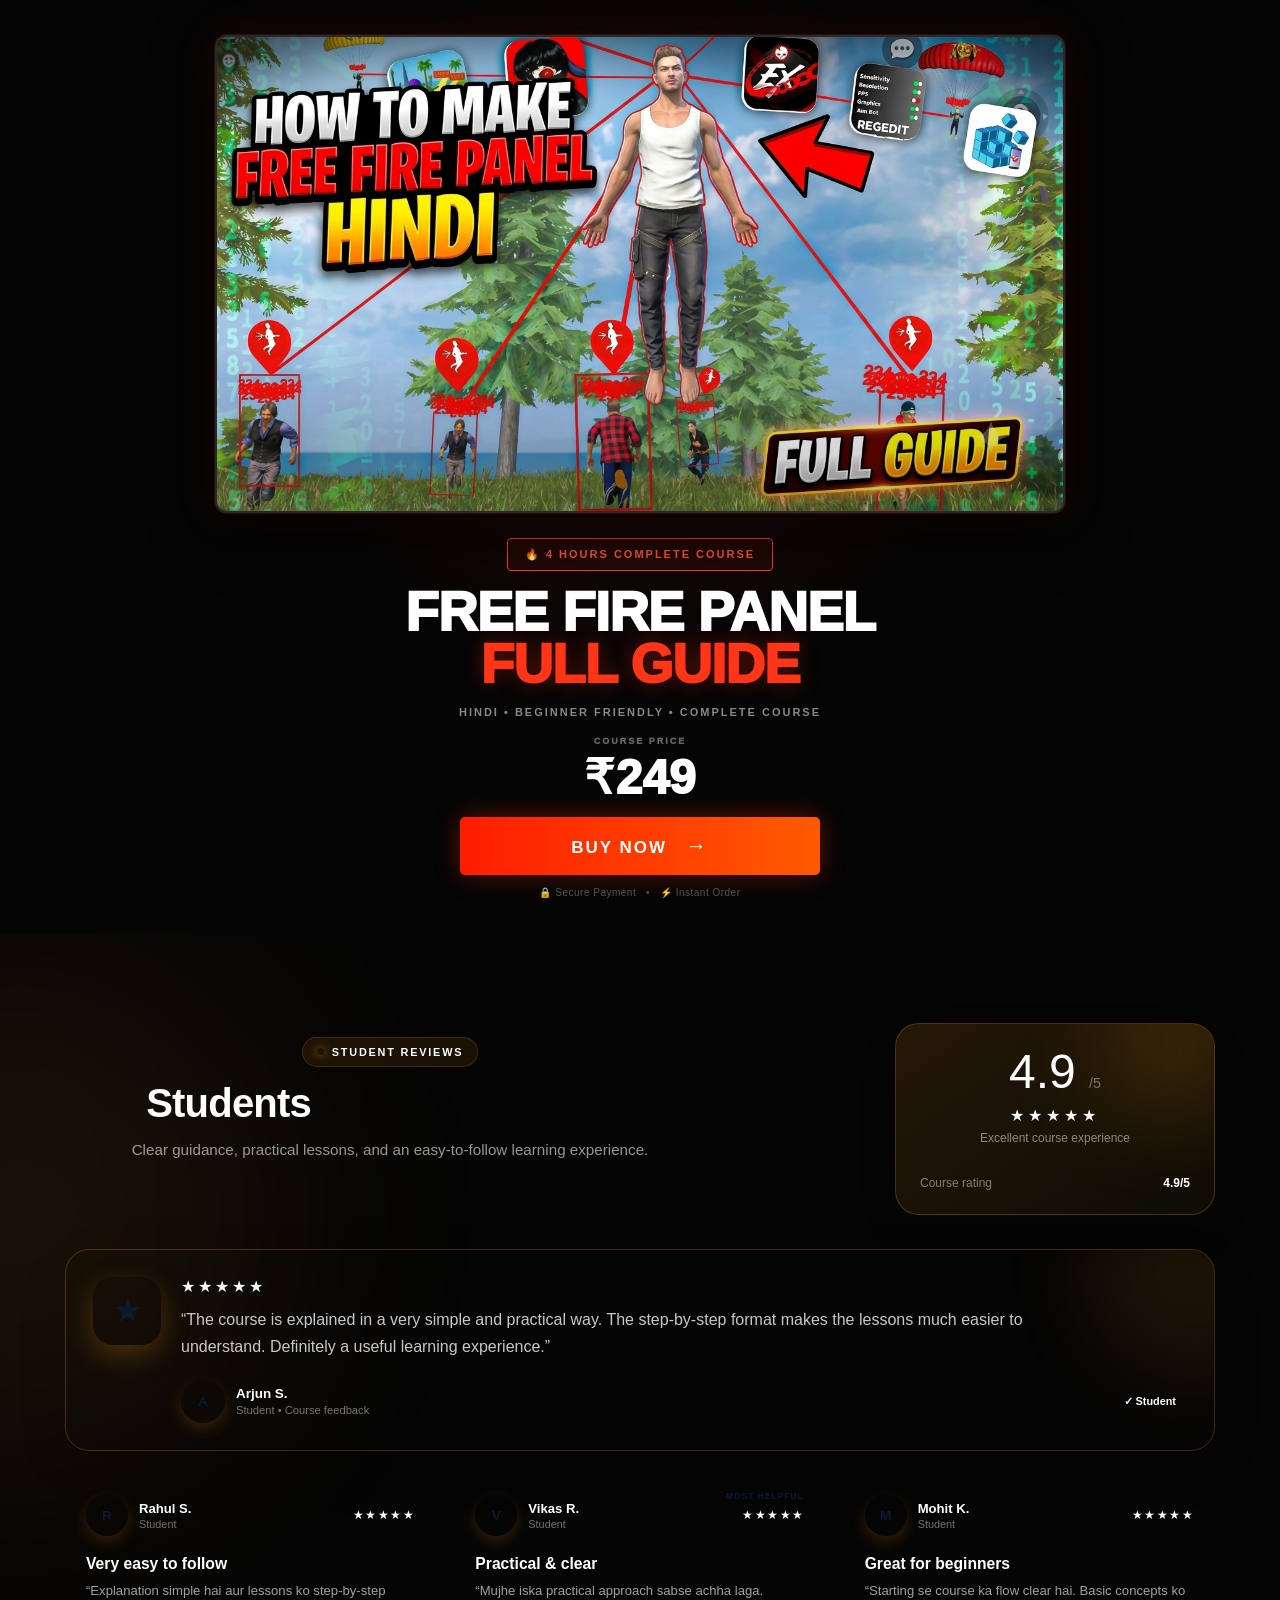
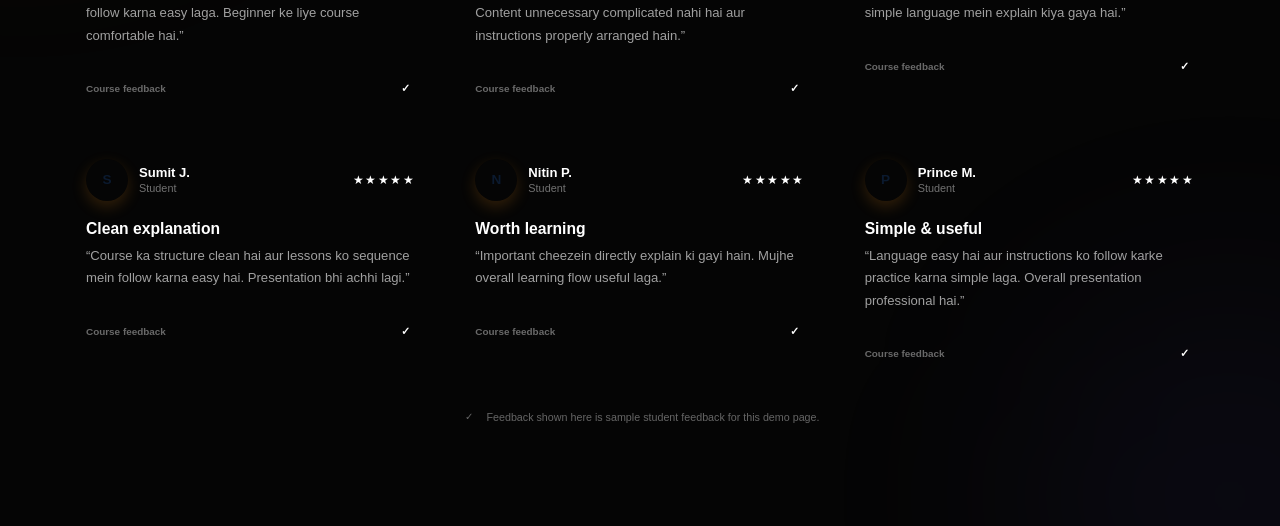
==== index.html @ b7dba6f1 "Update index.html" ====
<!DOCTYPE html>
<html lang="en">

<head>

  <meta charset="UTF-8">

  <meta
    name="viewport"
    content="width=device-width, initial-scale=1.0"
  >

  <title>Free Fire Panel Course</title>

  <link
    rel="stylesheet"
    href="style.css"
  >

</head>


<body>


  <main class="home">

    <div class="container">


      <!-- COURSE THUMBNAIL -->

      <div class="thumbnail-card">

        <img
          src="Gemini_Generated_Image_s88ifys88ifys88i.png"
          alt="Free Fire Panel Course"
        >

      </div>


      <!-- COURSE INFO -->

      <div class="course-info">

        <div class="course-badge">
          🔥 4 HOURS COMPLETE COURSE
        </div>


        <h1>
          FREE FIRE PANEL
          <br>
          <span>FULL GUIDE</span>
        </h1>


        <p class="language">
          HINDI • BEGINNER FRIENDLY • COMPLETE COURSE
        </p>


        <div class="price">

          <small>
            COURSE PRICE
          </small>

          ₹249

        </div>


        <button
          class="buy-btn"
          onclick="buyNow()"
        >

          BUY NOW

          <span>
            →
          </span>

        </button>


        <div class="secure">
          🔒 Secure Payment
          &nbsp; • &nbsp;
          ⚡ Instant Order
        </div>


      </div>

    </div>

  </main>



  <!-- =========================
       PREMIUM STUDENT REVIEWS
       ========================= -->

  <section class="student-reviews">

    <div class="reviews-wrap">


      <!-- SECTION HEADER -->

      <div class="reviews-top">


        <div class="reviews-heading">

          <span class="reviews-kicker">
            STUDENT REVIEWS
          </span>


          <h2>
            Students
            <span>Love The Course</span>
          </h2>


          <p>
            Clear guidance, practical lessons,
            and an easy-to-follow learning experience.
          </p>

        </div>



        <!-- RATING -->

        <div class="rating-box">

          <div class="rating-score">
            4.9
            <small>/5</small>
          </div>


          <div class="rating-stars">
            ★★★★★
          </div>


          <div class="rating-caption">
            Excellent course experience
          </div>


          <div class="rating-line">

            <span>
              Course rating
            </span>

            <strong>
              4.9/5
            </strong>

          </div>

        </div>


      </div>



      <!-- FEATURED REVIEW -->

      <div class="reviews-highlight">


        <div class="highlight-icon">
          ★
        </div>


        <div class="highlight-content">

          <div class="highlight-stars">
            ★★★★★
          </div>


          <p>
            “The course is explained in a very simple
            and practical way. The step-by-step format
            makes the lessons much easier to understand.
            Definitely a useful learning experience.”
          </p>


          <div class="highlight-user">


            <div class="review-avatar big">
              A
            </div>


            <div>

              <strong>
                Arjun S.
              </strong>

              <span>
                Student • Course feedback
              </span>

            </div>


            <div class="review-badge">
              ✓ Student
            </div>


          </div>

        </div>

      </div>



      <!-- REVIEWS GRID -->

      <div class="reviews-grid">


        <!-- REVIEW 1 -->

        <article class="review-card">

          <div class="review-card-top">

            <div class="review-avatar">
              R
            </div>


            <div class="review-person">

              <strong>
                Rahul S.
              </strong>

              <span>
                Student
              </span>

            </div>


            <div class="review-mini-stars">
              ★★★★★
            </div>

          </div>


          <div class="review-card-body">

            <h3>
              Very easy to follow
            </h3>


            <p>
              “Explanation simple hai aur lessons ko
              step-by-step follow karna easy laga.
              Beginner ke liye course comfortable hai.”
            </p>

          </div>


          <div class="review-card-bottom">

            <span class="feedback-tag">
              Course feedback
            </span>

            <span class="review-check">
              ✓
            </span>

          </div>

        </article>



        <!-- REVIEW 2 -->

        <article class="review-card featured-review">

          <div class="featured-label">
            MOST HELPFUL
          </div>


          <div class="review-card-top">

            <div class="review-avatar">
              V
            </div>


            <div class="review-person">

              <strong>
                Vikas R.
              </strong>

              <span>
                Student
              </span>

            </div>


            <div class="review-mini-stars">
              ★★★★★
            </div>

          </div>


          <div class="review-card-body">

            <h3>
              Practical &amp; clear
            </h3>


            <p>
              “Mujhe iska practical approach sabse achha
              laga. Content unnecessary complicated nahi hai
              aur instructions properly arranged hain.”
            </p>

          </div>


          <div class="review-card-bottom">

            <span class="feedback-tag">
              Course feedback
            </span>

            <span class="review-check">
              ✓
            </span>

          </div>

        </article>



        <!-- REVIEW 3 -->

        <article class="review-card">

          <div class="review-card-top">

            <div class="review-avatar">
              M
            </div>


            <div class="review-person">

              <strong>
                Mohit K.
              </strong>

              <span>
                Student
              </span>

            </div>


            <div class="review-mini-stars">
              ★★★★★
            </div>

          </div>


          <div class="review-card-body">

            <h3>
              Great for beginners
            </h3>


            <p>
              “Starting se course ka flow clear hai.
              Basic concepts ko simple language mein
              explain kiya gaya hai.”
            </p>

          </div>


          <div class="review-card-bottom">

            <span class="feedback-tag">
              Course feedback
            </span>

            <span class="review-check">
              ✓
            </span>

          </div>

        </article>



        <!-- REVIEW 4 -->

        <article class="review-card">

          <div class="review-card-top">

            <div class="review-avatar">
              S
            </div>


            <div class="review-person">

              <strong>
                Sumit J.
              </strong>

              <span>
                Student
              </span>

            </div>


            <div class="review-mini-stars">
              ★★★★★
            </div>

          </div>


          <div class="review-card-body">

            <h3>
              Clean explanation
            </h3>


            <p>
              “Course ka structure clean hai aur lessons
              ko sequence mein follow karna easy hai.
              Presentation bhi achhi lagi.”
            </p>

          </div>


          <div class="review-card-bottom">

            <span class="feedback-tag">
              Course feedback
            </span>

            <span class="review-check">
              ✓
            </span>

          </div>

        </article>



        <!-- REVIEW 5 -->

        <article class="review-card">

          <div class="review-card-top">

            <div class="review-avatar">
              N
            </div>


            <div class="review-person">

              <strong>
                Nitin P.
              </strong>

              <span>
                Student
              </span>

            </div>


            <div class="review-mini-stars">
              ★★★★★
            </div>

          </div>


          <div class="review-card-body">

            <h3>
              Worth learning
            </h3>


            <p>
              “Important cheezein directly explain ki gayi
              hain. Mujhe overall learning flow useful laga.”
            </p>

          </div>


          <div class="review-card-bottom">

            <span class="feedback-tag">
              Course feedback
            </span>

            <span class="review-check">
              ✓
            </span>

          </div>

        </article>



        <!-- REVIEW 6 -->

        <article class="review-card">

          <div class="review-card-top">

            <div class="review-avatar">
              P
            </div>


            <div class="review-person">

              <strong>
                Prince M.
              </strong>

              <span>
                Student
              </span>

            </div>


            <div class="review-mini-stars">
              ★★★★★
            </div>

          </div>


          <div class="review-card-body">

            <h3>
              Simple &amp; useful
            </h3>


            <p>
              “Language easy hai aur instructions ko
              follow karke practice karna simple laga.
              Overall presentation professional hai.”
            </p>

          </div>


          <div class="review-card-bottom">

            <span class="feedback-tag">
              Course feedback
            </span>

            <span class="review-check">
              ✓
            </span>

          </div>

        </article>


      </div>



      <!-- DEMO NOTICE -->

      <div class="reviews-note">

        <span class="reviews-note-icon">
          ✓
        </span>

        <span>
          Feedback shown here is sample student feedback
          for this demo page.
        </span>

      </div>


    </div>

  </section>



  <!-- SCRIPT -->

  <script src="script.js"></script>


</body>

</html>
---- style.css ----
* {
  margin: 0;
  padding: 0;
  box-sizing: border-box;
}

body {
  background: #050505;
  color: white;
  font-family: Arial, Helvetica, sans-serif;
}

.home {
  min-height: 100vh;

  display: flex;
  justify-content: center;
  align-items: center;

  padding: 35px 15px;

  background:
    radial-gradient(
      circle at 50% 35%,
      rgba(255, 45, 15, 0.12),
      transparent 42%
    ),
    #050505;
}

.container {
  width: 100%;
  max-width: 850px;

  display: flex;
  flex-direction: column;
  align-items: center;

  text-align: center;
}


/* THUMBNAIL */

.thumbnail-card {
  width: 100%;
  max-width: 850px;

  aspect-ratio: 16 / 9;

  position: relative;

  overflow: hidden;

  border-radius: 12px;

  border: 2px solid #292929;

  background: #111;

  box-shadow:
    0 0 0 1px rgba(255, 50, 20, 0.15),
    0 15px 60px rgba(0, 0, 0, 0.8),
    0 0 45px rgba(255, 40, 10, 0.12);
}

.thumbnail-card::after {
  content: "";

  position: absolute;
  inset: 0;

  background: linear-gradient(
    180deg,
    transparent 65%,
    rgba(0, 0, 0, 0.25)
  );

  pointer-events: none;
}

.thumbnail-card img {
  width: 100%;
  height: 100%;

  display: block;

  object-fit: cover;

  transition: transform 0.5s ease;
}

.thumbnail-card:hover img {
  transform: scale(1.025);
}


/* COURSE INFO */

.course-info {
  width: 100%;
  max-width: 700px;

  margin-top: 25px;
}

.course-badge {
  display: inline-block;

  padding: 9px 17px;

  border: 1px solid #ff3c20;

  border-radius: 4px;

  background: rgba(255, 45, 20, 0.08);

  color: #ff5339;

  font-size: 11px;
  font-weight: 800;

  letter-spacing: 2px;

  margin-bottom: 15px;
}

h1 {
  font-size: clamp(30px, 5vw, 55px);

  line-height: 0.95;

  font-weight: 1000;

  letter-spacing: -1px;
}

h1 span {
  color: #ff3518;

  text-shadow:
    0 0 20px rgba(255, 50, 20, 0.35);
}

.language {
  margin-top: 15px;

  color: #888;

  font-size: 11px;

  letter-spacing: 2px;

  font-weight: bold;
}


/* PRICE */

.price {
  margin-top: 18px;

  font-size: 48px;

  font-weight: 1000;

  color: white;
}

.price small {
  display: block;

  margin-bottom: 3px;

  color: #666;

  font-size: 9px;

  letter-spacing: 2px;
}


/* BUY BUTTON */

.buy-btn {
  width: min(100%, 360px);

  margin-top: 12px;

  padding: 17px 30px;

  border: 0;

  border-radius: 5px;

  background:
    linear-gradient(
      90deg,
      #ff1d00,
      #ff5a00
    );

  color: white;

  font-size: 17px;

  font-weight: 900;

  letter-spacing: 2px;

  cursor: pointer;

  box-shadow:
    0 0 25px rgba(255, 45, 10, 0.35);

  transition: all 0.25s ease;
}

.buy-btn span {
  margin-left: 12px;

  font-size: 21px;
}

.buy-btn:hover {
  transform: translateY(-3px);

  box-shadow:
    0 0 40px rgba(255, 45, 10, 0.65);
}

.buy-btn:active {
  transform: scale(0.98);
}


/* SECURITY */

.secure {
  margin-top: 12px;

  color: #555;

  font-size: 10px;

  letter-spacing: 0.5px;
}


/* MOBILE */

@media (max-width: 600px) {

  .home {
    padding: 25px 12px;
  }

  .thumbnail-card {
    border-radius: 8px;

    border-width: 1px;
  }

  .course-info {
    margin-top: 20px;
  }

  .course-badge {
    font-size: 9px;

    padding: 8px 12px;

    letter-spacing: 1.5px;
  }

  h1 {
    font-size: 32px;
  }

  .language {
    font-size: 9px;

    letter-spacing: 1px;
  }

  .price {
    font-size: 42px;
  }

  .buy-btn {
    font-size: 15px;

    padding: 16px 25px;
  }

}
/* =================================
   PREMIUM PAYMENT PAGE
================================= */

.payment-body {
  min-height: 100vh;

  background:
    radial-gradient(
      circle at 50% 20%,
      rgba(255, 45, 15, .12),
      transparent 35%
    ),
    #050505;

  color: #fff;
}


/* HEADER */

.payment-header {

  height: 70px;

  padding: 0 6%;

  display: flex;

  align-items: center;

  justify-content: space-between;

  border-bottom: 1px solid #1d1d1d;

  background: rgba(5,5,5,.92);

}

.payment-logo {

  font-weight: 900;

  font-size: 18px;

  letter-spacing: 1px;

}

.payment-logo span {

  color: #ff3518;

}

.back-btn {

  color: #888;

  text-decoration: none;

  font-size: 10px;

  font-weight: bold;

  letter-spacing: 1px;

  transition: .2s;

}

.back-btn:hover {

  color: #ff4528;

}


/* WRAPPER */

.payment-wrapper {

  min-height: calc(100vh - 120px);

  display: flex;

  justify-content: center;

  align-items: flex-start;

  padding: 45px 15px 60px;

}


/* CARD */

.checkout-card {

  width: 100%;

  max-width: 560px;

  padding: 32px;

  background:
    linear-gradient(
      145deg,
      #121212,
      #080808
    );

  border: 1px solid #272727;

  border-radius: 12px;

  box-shadow:
    0 25px 80px rgba(0,0,0,.75),
    0 0 50px rgba(255,40,10,.06);

}


/* TOP */

.checkout-top {

  text-align: center;

}

.secure-icon {

  width: 45px;

  height: 45px;

  margin: auto;

  display: grid;

  place-items: center;

  border-radius: 50%;

  background: rgba(255,45,20,.1);

  border: 1px solid #6b2117;

}

.checkout-label {

  margin-top: 13px;

  color: #ff492d;

  font-size: 9px;

  font-weight: bold;

  letter-spacing: 3px;

}

.checkout-top h1 {

  margin-top: 12px;

  font-size: 30px;

  line-height: 1.05;

  letter-spacing: -1px;

}

.checkout-top h1 span {

  color: #ff3518;

}

.checkout-top p {

  margin-top: 10px;

  color: #777;

  font-size: 13px;

}


/* ORDER */

.order-box {

  margin-top: 25px;

  padding: 18px;

  display: flex;

  align-items: center;

  justify-content: space-between;

  gap: 15px;

  background: #151515;

  border: 1px solid #292929;

  border-radius: 7px;

}

.order-box small {

  display: block;

  margin-bottom: 7px;

  color: #666;

  font-size: 8px;

  letter-spacing: 2px;

}

.order-box strong {

  font-size: 11px;

}

.order-price {

  color: #ff4728;

  font-size: 30px;

  font-weight: 1000;

}


/* QR */

.qr-section {

  margin-top: 28px;

  text-align: center;

}

.qr-title {

  color: #aaa;

  font-size: 10px;

  font-weight: bold;

  letter-spacing: 3px;

  margin-bottom: 15px;

}

.qr-box {

  position: relative;

  width: 235px;

  height: 235px;

  padding: 12px;

  margin: auto;

  background: #fff;

  border-radius: 10px;

  border: 3px solid #ff3518;

  box-shadow:
    0 0 30px rgba(255,45,15,.22);

}

.qr-box img {

  position: relative;

  z-index: 2;

  width: 100%;

  height: 100%;

  object-fit: contain;

}

.qr-hint {

  margin-top: 14px;

  color: #999;

  font-size: 12px;

}

.upi-apps {

  margin-top: 7px;

  color: #555;

  font-size: 9px;

}


/* UPI */

.upi-section {

  margin-top: 25px;

}

.upi-label {

  margin-bottom: 8px;

  color: #666;

  font-size: 8px;

  font-weight: bold;

  letter-spacing: 2px;

}

.upi-row {

  display: flex;

  align-items: center;

  background: #111;

  border: 1px solid #292929;

  border-radius: 6px;

  overflow: hidden;

}

.upi-value {

  flex: 1;

  padding: 14px;

  color: #ddd;

  font-family: Arial,sans-serif;

  font-size: 14px;

  font-weight: bold;

  text-align: left;

  overflow: hidden;

  text-overflow: ellipsis;

}

.copy-button {

  height: 100%;

  padding: 14px 17px;

  border: 0;

  border-left: 1px solid #292929;

  background: #1b1b1b;

  color: #ff4728;

  font-size: 9px;

  font-weight: bold;

  cursor: pointer;

}

.copy-button:hover {

  background: #242424;

}

.copy-message {

  min-height: 14px;

  margin-top: 6px;

  color: #55d98a;

  font-size: 10px;

}


/* STEPS */

.payment-steps {

  margin-top: 25px;

  display: grid;

  gap: 10px;

}

.step {

  display: flex;

  align-items: center;

  gap: 13px;

  padding: 12px;

  background: #101010;

  border: 1px solid #1e1e1e;

  border-radius: 6px;

}

.step-number {

  min-width: 30px;

  height: 30px;

  display: grid;

  place-items: center;

  border-radius: 50%;

  background: #24110d;

  border: 1px solid #6e2418;

  color: #ff4829;

  font-size: 11px;

  font-weight: bold;

}

.step strong {

  font-size: 10px;

}

.step p {

  margin-top: 4px;

  color: #666;

  font-size: 10px;

}


/* PAID BUTTON */

.paid-button {

  width: 100%;

  margin-top: 22px;

  padding: 17px;

  border: 0;

  border-radius: 5px;

  background:
    linear-gradient(
      90deg,
      #ff1e00,
      #ff5700
    );

  color: white;

  font-size: 14px;

  font-weight: 900;

  letter-spacing: 1px;

  cursor: pointer;

  box-shadow:
    0 0 25px rgba(255,40,10,.3);

  transition: .25s;

}

.paid-button:hover {

  transform: translateY(-2px);

  box-shadow:
    0 0 40px rgba(255,40,10,.55);

}


/* MESSAGE */

.payment-message {

  display: none;

  margin-top: 12px;

  padding: 13px;

  background: rgba(255,45,20,.08);

  border: 1px solid #6b2117;

  border-radius: 5px;

  color: #ff765e;

  font-size: 11px;

  line-height: 1.5;

}


/* NOTE */

.payment-note {

  margin-top: 17px;

  text-align: center;

  color: #4e4e4e;

  font-size: 9px;

}


/* FOOTER */

.payment-footer {

  padding: 22px;

  text-align: center;

  border-top: 1px solid #171717;

  color: #444;

  font-size: 9px;

}


/* MOBILE */

@media(max-width:600px) {

  .payment-header {

    padding: 0 20px;

  }

  .payment-wrapper {

    padding: 25px 10px 40px;

  }

  .checkout-card {

    padding: 22px 15px;

  }

  .checkout-top h1 {

    font-size: 25px;

  }

  .qr-box {

    width: 210px;

    height: 210px;

  }

  .order-box {

    padding: 15px;

  }

  .order-price {

    font-size: 25px;

  }

}
/* =========================
   STUDENT REVIEWS
   ========================= */

.reviews-section{
  padding:70px 20px 80px;
  position:relative;
}

.reviews-container{
  max-width:1150px;
  margin:0 auto;
}

.reviews-heading{
  text-align:center;
  margin-bottom:38px;
}

.reviews-label{
  display:inline-block;
  font-size:.72rem;
  font-weight:800;
  letter-spacing:1.5px;
  color:#f7971e;
  background:rgba(247,151,30,.10);
  border:1px solid rgba(247,151,30,.22);
  padding:7px 14px;
  border-radius:999px;
  margin-bottom:12px;
}

.reviews-heading h2{
  font-size:2.1rem;
  font-weight:800;
  margin:0;
}

.reviews-heading p{
  margin:8px auto 0;
  max-width:560px;
  font-size:.92rem;
  opacity:.58;
  line-height:1.6;
}

.reviews-grid{
  display:grid;
  grid-template-columns:repeat(3,1fr);
  gap:20px;
}

.review-card{
  background:var(--card-bg);
  border:1px solid var(--border);
  border-radius:20px;
  padding:24px;
  box-shadow:var(--shadow);
  transition:
    transform .3s ease,
    box-shadow .3s ease,
    border-color .3s ease;
}

.review-card:hover{
  transform:translateY(-5px);
  box-shadow:var(--shadow-hover);
  border-color:rgba(247,151,30,.35);
}

.review-stars{
  color:#f7971e;
  font-size:1rem;
  letter-spacing:2px;
  margin-bottom:14px;
}

.review-text{
  font-size:.9rem;
  line-height:1.7;
  opacity:.75;
  margin:0 0 22px;
}

.review-user{
  display:flex;
  align-items:center;
  gap:11px;
  padding-top:15px;
  border-top:1px solid var(--border);
}

.review-avatar{
  width:40px;
  height:40px;
  flex-shrink:0;
  display:flex;
  align-items:center;
  justify-content:center;
  border-radius:50%;
  background:linear-gradient(
    135deg,
    var(--primary),
    #ffd200
  );
  color:#0b1a2f;
  font-weight:800;
}

.review-user strong{
  display:block;
  font-size:.84rem;
  font-weight:700;
}

.review-user span{
  display:block;
  margin-top:2px;
  font-size:.7rem;
  opacity:.45;
}

/* TABLET */

@media(max-width:900px){

  .reviews-grid{
    grid-template-columns:repeat(2,1fr);
  }

}

/* MOBILE */

@media(max-width:560px){

  .reviews-section{
    padding:50px 16px 60px;
  }

  .reviews-heading h2{
    font-size:1.65rem;
  }

  .reviews-grid{
    grid-template-columns:1fr;
    gap:14px;
  }

  .review-card{
    padding:20px;
  }

}
/* =========================================
   PREMIUM STUDENT REVIEWS
   ========================================= */

.student-reviews{
  position:relative;
  padding:90px 20px 100px;
  overflow:hidden;
}

.student-reviews::before{
  content:"";
  position:absolute;
  width:520px;
  height:520px;
  border-radius:50%;
  background:rgba(247,151,30,.08);
  filter:blur(110px);
  top:20px;
  left:-240px;
  pointer-events:none;
}

.student-reviews::after{
  content:"";
  position:absolute;
  width:420px;
  height:420px;
  border-radius:50%;
  background:rgba(108,92,231,.06);
  filter:blur(110px);
  bottom:-180px;
  right:-160px;
  pointer-events:none;
}

.reviews-wrap{
  max-width:1150px;
  margin:0 auto;
  position:relative;
  z-index:2;
}


/* TOP */

.reviews-top{
  display:grid;
  grid-template-columns:1fr 320px;
  gap:40px;
  align-items:center;
  margin-bottom:34px;
}

.reviews-heading{
  max-width:650px;
}

.reviews-kicker{
  display:inline-flex;
  align-items:center;
  gap:8px;
  font-size:.68rem;
  font-weight:900;
  letter-spacing:1.8px;
  color:var(--primary);
  padding:8px 14px;
  border-radius:999px;
  background:rgba(247,151,30,.09);
  border:1px solid rgba(247,151,30,.18);
  margin-bottom:15px;
}

.reviews-kicker::before{
  content:"";
  width:7px;
  height:7px;
  border-radius:50%;
  background:var(--primary);
  box-shadow:0 0 10px rgba(247,151,30,.7);
}

.reviews-heading h2{
  font-size:2.5rem;
  line-height:1.08;
  font-weight:900;
  letter-spacing:-.8px;
}

.reviews-heading h2 span{
  background:linear-gradient(
    135deg,
    var(--primary),
    #ffd200
  );
  -webkit-background-clip:text;
  -webkit-text-fill-color:transparent;
  background-clip:text;
}

.reviews-heading p{
  max-width:620px;
  margin-top:12px;
  font-size:.95rem;
  line-height:1.7;
  opacity:.58;
}


/* RATING BOX */

.rating-box{
  position:relative;
  background:
    linear-gradient(
      145deg,
      rgba(247,151,30,.13),
      rgba(255,210,0,.04)
    );
  border:1px solid rgba(247,151,30,.25);
  border-radius:24px;
  padding:24px;
  text-align:center;
  box-shadow:
    0 16px 45px rgba(0,0,0,.07);
  overflow:hidden;
}

.rating-box::before{
  content:"";
  position:absolute;
  width:130px;
  height:130px;
  background:rgba(247,151,30,.16);
  filter:blur(45px);
  top:-45px;
  right:-25px;
}

.rating-score{
  position:relative;
  font-family:'Russo One',sans-serif;
  font-size:3rem;
  line-height:1;
}

.rating-score small{
  font-family:'Inter',sans-serif;
  font-size:.9rem;
  opacity:.4;
}

.rating-stars{
  color:var(--primary);
  letter-spacing:4px;
  font-size:1rem;
  margin-top:10px;
}

.rating-caption{
  font-size:.75rem;
  opacity:.5;
  margin-top:6px;
}

.rating-line{
  display:flex;
  align-items:center;
  justify-content:space-between;
  margin-top:18px;
  padding-top:13px;
  border-top:1px solid var(--border);
  font-size:.75rem;
}

.rating-line span{
  opacity:.45;
}

.rating-line strong{
  color:var(--primary-dark);
}


/* HIGHLIGHT */

.reviews-highlight{
  position:relative;
  display:grid;
  grid-template-columns:68px 1fr;
  gap:20px;
  padding:27px;
  border-radius:24px;
  background:
    linear-gradient(
      135deg,
      var(--card-bg),
      rgba(247,151,30,.045)
    );
  border:1px solid rgba(247,151,30,.25);
  box-shadow:
    0 18px 55px rgba(0,0,0,.08);
  margin-bottom:22px;
  overflow:hidden;
}

.reviews-highlight::after{
  content:"";
  position:absolute;
  right:-90px;
  top:-90px;
  width:220px;
  height:220px;
  border-radius:50%;
  background:rgba(247,151,30,.09);
  filter:blur(40px);
}

.highlight-icon{
  width:68px;
  height:68px;
  display:flex;
  align-items:center;
  justify-content:center;
  border-radius:20px;
  background:
    linear-gradient(
      135deg,
      var(--primary),
      #ffd200
    );
  color:#0b1a2f;
  font-size:1.8rem;
  font-weight:900;
  box-shadow:
    0 10px 28px rgba(247,151,30,.25);
}

.highlight-stars{
  color:var(--primary);
  letter-spacing:3px;
  margin-bottom:10px;
}

.highlight-content p{
  font-size:1rem;
  line-height:1.7;
  opacity:.78;
  max-width:900px;
}

.highlight-user{
  display:flex;
  align-items:center;
  gap:11px;
  margin-top:19px;
}

.review-avatar.big{
  width:44px;
  height:44px;
}

.highlight-user strong{
  display:block;
  font-size:.84rem;
}

.highlight-user span{
  display:block;
  margin-top:3px;
  font-size:.7rem;
  opacity:.45;
}

.review-badge{
  margin-left:auto;
  font-size:.68rem;
  font-weight:800;
  color:var(--success);
  background:var(--success-bg);
  padding:6px 11px;
  border-radius:999px;
}


/* GRID */

.reviews-grid{
  display:grid;
  grid-template-columns:repeat(3,1fr);
  gap:18px;
}


/* CARD */

.review-card{
  position:relative;
  background:var(--card-bg);
  border:1px solid var(--border);
  border-radius:22px;
  padding:21px;
  box-shadow:var(--shadow);
  transition:
    transform .3s ease,
    box-shadow .3s ease,
    border-color .3s ease;
  overflow:hidden;
}

.review-card:hover{
  transform:translateY(-6px);
  box-shadow:var(--shadow-hover);
  border-color:rgba(247,151,30,.3);
}

.review-card::before{
  content:"";
  position:absolute;
  left:0;
  top:0;
  right:0;
  height:2px;
  background:
    linear-gradient(
      90deg,
      transparent,
      var(--primary),
      transparent
    );
  opacity:0;
  transition:opacity .3s ease;
}

.review-card:hover::before{
  opacity:1;
}


/* FEATURED */

.featured-review{
  border-color:rgba(247,151,30,.32);
  background:
    linear-gradient(
      145deg,
      var(--card-bg),
      rgba(247,151,30,.055)
    );
}

.featured-label{
  position:absolute;
  top:13px;
  right:13px;
  font-size:.55rem;
  letter-spacing:.8px;
  font-weight:900;
  color:#0b1a2f;
  background:linear-gradient(
    135deg,
    var(--primary),
    #ffd200
  );
  padding:5px 9px;
  border-radius:999px;
}


/* CARD TOP */

.review-card-top{
  display:flex;
  align-items:center;
  gap:11px;
}

.review-avatar{
  width:42px;
  height:42px;
  flex-shrink:0;
  display:flex;
  align-items:center;
  justify-content:center;
  border-radius:50%;
  background:
    linear-gradient(
      135deg,
      var(--primary),
      #ffd200
    );
  color:#0b1a2f;
  font-size:.85rem;
  font-weight:900;
  box-shadow:
    0 6px 15px rgba(247,151,30,.18);
}

.review-person{
  min-width:0;
  flex:1;
}

.review-person strong{
  display:block;
  font-size:.82rem;
  font-weight:800;
}

.review-person span{
  display:block;
  margin-top:2px;
  font-size:.68rem;
  opacity:.43;
}

.review-mini-stars{
  color:var(--primary);
  font-size:.72rem;
  letter-spacing:1.5px;
  white-space:nowrap;
}


/* CARD BODY */

.review-card-body{
  padding:19px 0;
}

.review-card-body h3{
  font-size:.98rem;
  font-weight:800;
  margin-bottom:7px;
}

.review-card-body p{
  font-size:.82rem;
  line-height:1.7;
  opacity:.62;
}


/* CARD BOTTOM */

.review-card-bottom{
  display:flex;
  align-items:center;
  justify-content:space-between;
  padding-top:13px;
  border-top:1px solid var(--border);
}

.feedback-tag{
  font-size:.62rem;
  font-weight:600;
  opacity:.4;
}

.review-check{
  width:20px;
  height:20px;
  border-radius:50%;
  display:flex;
  align-items:center;
  justify-content:center;
  font-size:.68rem;
  font-weight:900;
  color:var(--success);
  background:var(--success-bg);
}


/* NOTE */

.reviews-note{
  display:flex;
  align-items:center;
  justify-content:center;
  gap:8px;
  margin-top:23px;
  font-size:.67rem;
  opacity:.38;
  text-align:center;
}

.reviews-note-icon{
  width:18px;
  height:18px;
  display:flex;
  align-items:center;
  justify-content:center;
  border-radius:50%;
  background:var(--border);
  font-size:.6rem;
}


/* TABLET */

@media(max-width:900px){

  .reviews-top{
    grid-template-columns:1fr;
    gap:22px;
  }

  .rating-box{
    max-width:380px;
    width:100%;
  }

  .reviews-grid{
    grid-template-columns:repeat(2,1fr);
  }

}


/* MOBILE */

@media(max-width:620px){

  .student-reviews{
    padding:60px 16px 70px;
  }

  .reviews-heading h2{
    font-size:1.85rem;
  }

  .reviews-heading p{
    font-size:.85rem;
  }

  .reviews-highlight{
    grid-template-columns:1fr;
    padding:21px;
  }

  .highlight-icon{
    width:54px;
    height:54px;
    border-radius:16px;
    font-size:1.45rem;
  }

  .highlight-content p{
    font-size:.87rem;
  }

  .review-badge{
    display:none;
  }

  .reviews-grid{
    grid-template-columns:1fr;
    gap:13px;
  }

  .review-card{
    padding:18px;
  }

}


/* SMALL MOBILE */

@media(max-width:400px){

  .reviews-heading h2{
    font-size:1.65rem;
  }

  .rating-box{
    padding:20px;
  }

  .rating-score{
    font-size:2.5rem;
  }

}
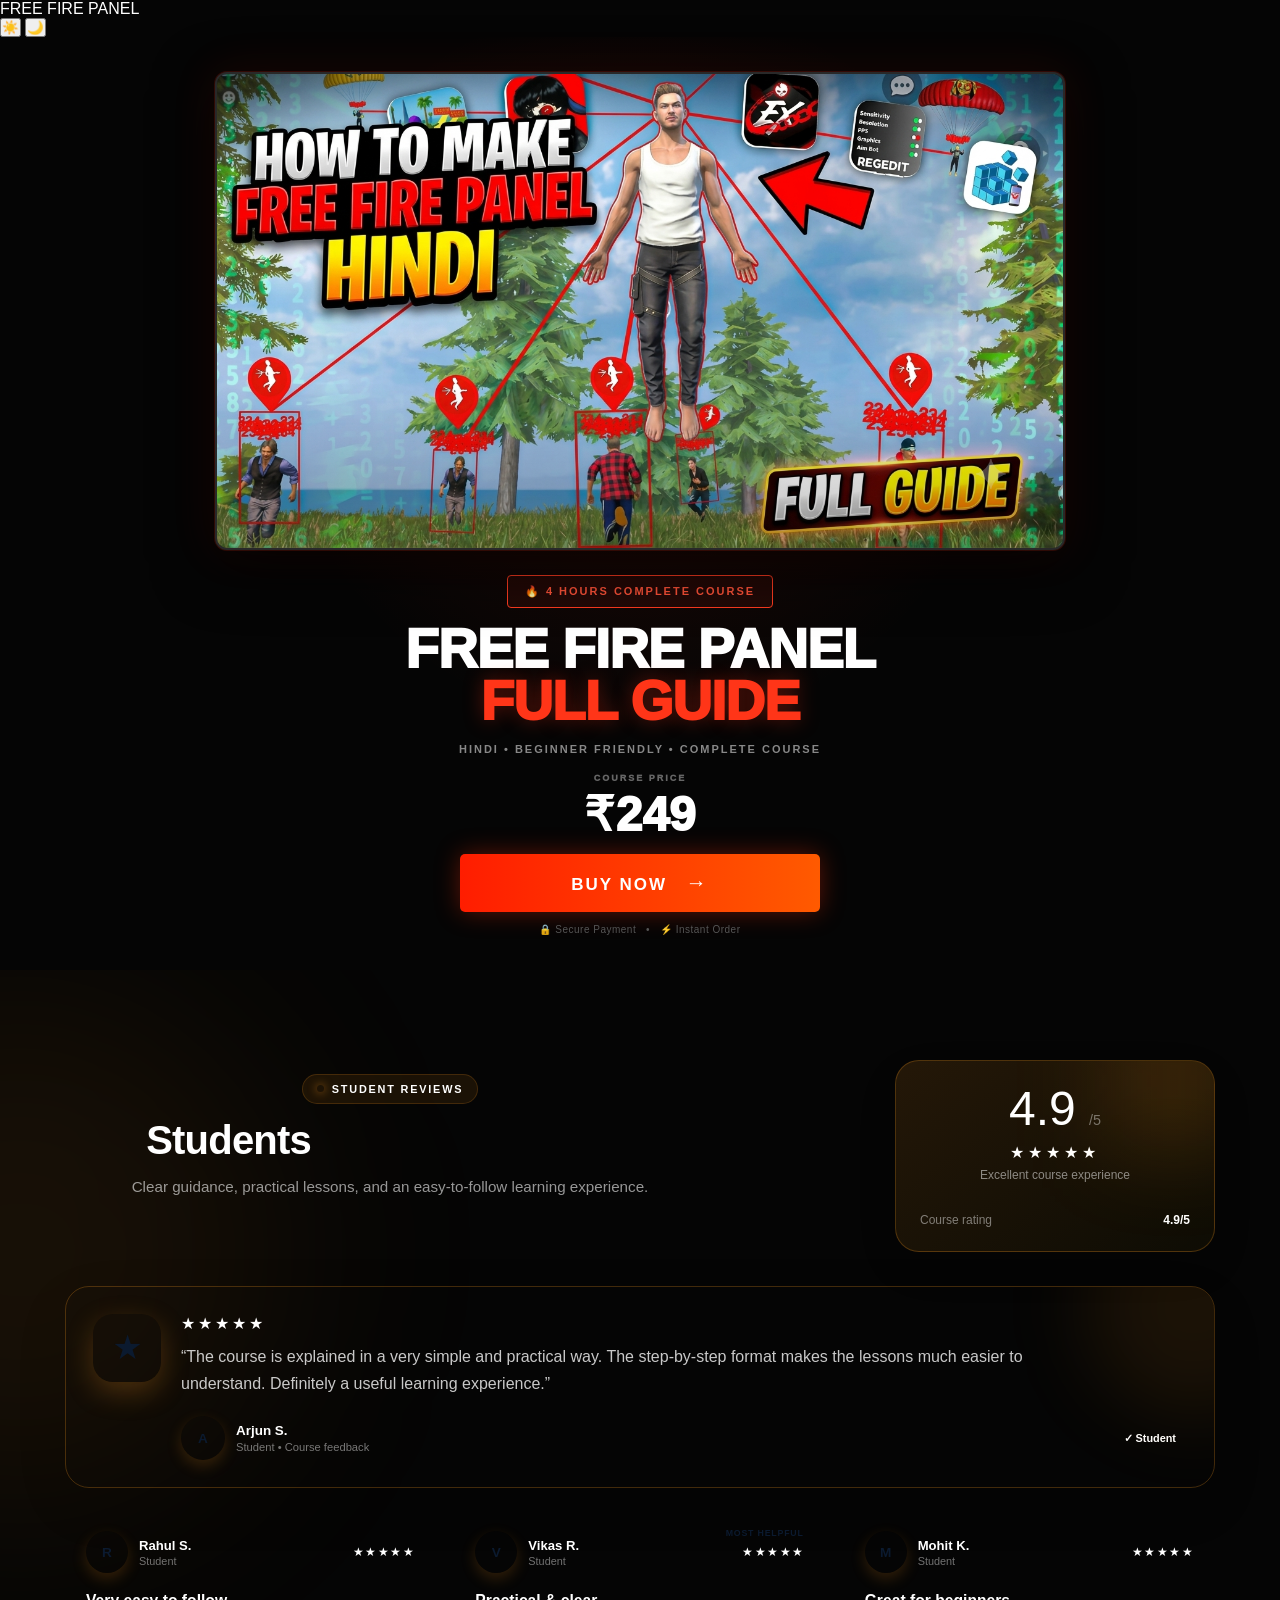
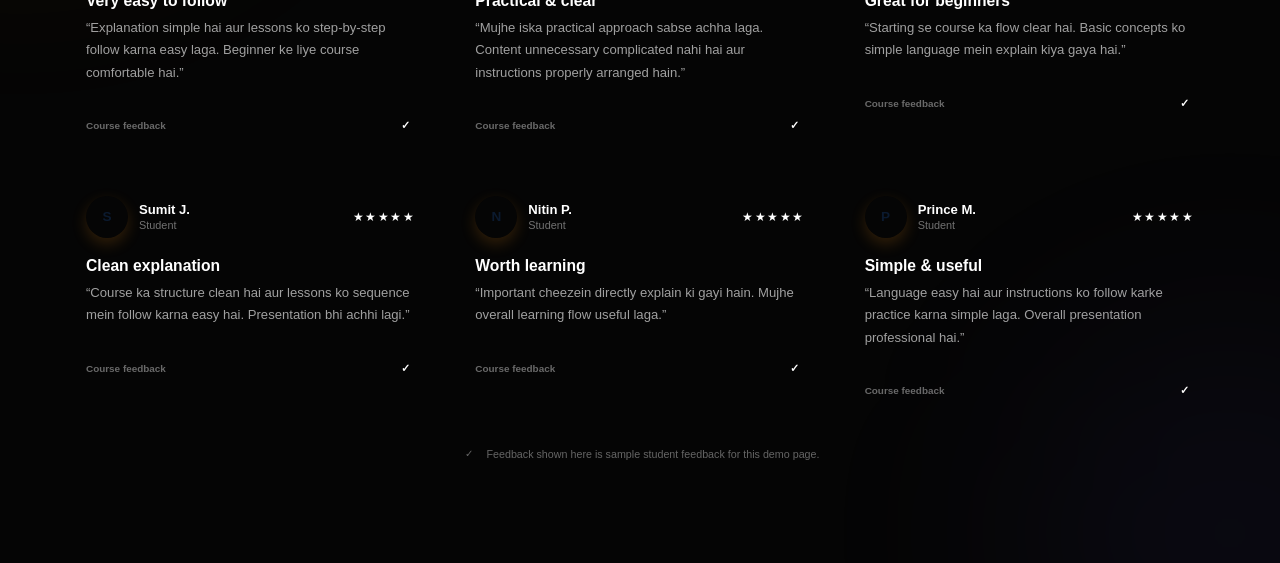
==== commit e5a217c1: "Update index.html" ====
--- a/index.html
+++ b/index.html
@@ -1,53 +1,67 @@
 <!DOCTYPE html>
 <html lang="en">
-
 <head>
-
   <meta charset="UTF-8">
-
-  <meta
-    name="viewport"
-    content="width=device-width, initial-scale=1.0"
-  >
+  <meta name="viewport" content="width=device-width, initial-scale=1.0">
 
   <title>Free Fire Panel Course</title>
 
-  <link
-    rel="stylesheet"
-    href="style.css"
-  >
-
+  <link rel="stylesheet" href="style.css">
 </head>
 
-
 <body>
 
+  <!-- =========================
+       TOP BAR
+  ========================== -->
+
+  <header class="topbar">
+    <div class="brand">
+      FREE FIRE PANEL
+    </div>
+
+    <div class="theme-switcher" aria-label="Theme selector">
+      <button
+        type="button"
+        class="theme-option active"
+        id="lightTheme"
+        title="Light mode">
+        ☀️
+      </button>
+
+      <button
+        type="button"
+        class="theme-option"
+        id="darkTheme"
+        title="Dark mode">
+        🌙
+      </button>
+    </div>
+  </header>
+
+
+  <!-- =========================
+       HERO / COURSE SECTION
+  ========================== -->
 
   <main class="home">
 
     <div class="container">
 
-
-      <!-- COURSE THUMBNAIL -->
-
+      <!-- Thumbnail -->
       <div class="thumbnail-card">
-
         <img
           src="Gemini_Generated_Image_s88ifys88ifys88i.png"
-          alt="Free Fire Panel Course"
-        >
-
+          alt="Free Fire Panel Course">
       </div>
 
 
-      <!-- COURSE INFO -->
-
+      <!-- Course Info -->
       <div class="course-info">
 
         <div class="course-badge">
           🔥 4 HOURS COMPLETE COURSE
         </div>
-
 
         <h1>
           FREE FIRE PANEL
@@ -55,33 +69,24 @@
           <span>FULL GUIDE</span>
         </h1>
 
-
         <p class="language">
           HINDI • BEGINNER FRIENDLY • COMPLETE COURSE
         </p>
 
 
         <div class="price">
-
-          <small>
-            COURSE PRICE
-          </small>
-
+          <small>COURSE PRICE</small>
           ₹249
-
         </div>
 
 
         <button
           class="buy-btn"
-          onclick="buyNow()"
-        >
+          onclick="buyNow()">
 
           BUY NOW
 
-          <span>
-            →
-          </span>
+          <span>→</span>
 
         </button>
 
@@ -92,7 +97,6 @@
           ⚡ Instant Order
         </div>
 
-
       </div>
 
     </div>
@@ -100,34 +104,29 @@
   </main>
 
 
-
   <!-- =========================
-       PREMIUM STUDENT REVIEWS
-       ========================= -->
+       PREMIUM REVIEWS
+  ========================== -->
 
   <section class="student-reviews">
 
     <div class="reviews-wrap">
 
 
-      <!-- SECTION HEADER -->
-
+      <!-- Heading -->
       <div class="reviews-top">
-
 
         <div class="reviews-heading">
 
           <span class="reviews-kicker">
             STUDENT REVIEWS
           </span>
-
 
           <h2>
             Students
             <span>Love The Course</span>
           </h2>
 
-
           <p>
             Clear guidance, practical lessons,
             and an easy-to-follow learning experience.
@@ -136,9 +135,7 @@
         </div>
 
 
-
-        <!-- RATING -->
-
+        <!-- Rating -->
         <div class="rating-box">
 
           <div class="rating-score">
@@ -146,52 +143,39 @@
             <small>/5</small>
           </div>
 
-
           <div class="rating-stars">
             ★★★★★
           </div>
 
-
           <div class="rating-caption">
             Excellent course experience
           </div>
 
-
           <div class="rating-line">
 
-            <span>
-              Course rating
-            </span>
-
-            <strong>
-              4.9/5
-            </strong>
-
-          </div>
-
-        </div>
-
+            <span>Course rating</span>
+
+            <strong>4.9/5</strong>
+
+          </div>
+
+        </div>
 
       </div>
 
 
-
-      <!-- FEATURED REVIEW -->
-
+      <!-- Highlighted Review -->
       <div class="reviews-highlight">
-
 
         <div class="highlight-icon">
           ★
         </div>
 
-
         <div class="highlight-content">
 
           <div class="highlight-stars">
             ★★★★★
           </div>
-
 
           <p>
             “The course is explained in a very simple
@@ -203,30 +187,22 @@
 
           <div class="highlight-user">
 
-
             <div class="review-avatar big">
               A
             </div>
 
-
             <div>
-
-              <strong>
-                Arjun S.
-              </strong>
+              <strong>Arjun S.</strong>
 
               <span>
                 Student • Course feedback
               </span>
-
-            </div>
-
+            </div>
 
             <div class="review-badge">
               ✓ Student
             </div>
 
-
           </div>
 
         </div>
@@ -234,13 +210,9 @@
       </div>
 
 
-
-      <!-- REVIEWS GRID -->
-
+      <!-- Review Cards -->
       <div class="reviews-grid">
 
-
-        <!-- REVIEW 1 -->
 
         <article class="review-card">
 
@@ -250,19 +222,10 @@
               R
             </div>
 
-
             <div class="review-person">
-
-              <strong>
-                Rahul S.
-              </strong>
-
-              <span>
-                Student
-              </span>
-
-            </div>
-
+              <strong>Rahul S.</strong>
+              <span>Student</span>
+            </div>
 
             <div class="review-mini-stars">
               ★★★★★
@@ -277,10 +240,9 @@
               Very easy to follow
             </h3>
 
-
             <p>
-              “Explanation simple hai aur lessons ko
-              step-by-step follow karna easy laga.
+              “Explanation simple hai aur lessons
+              ko step-by-step follow karna easy laga.
               Beginner ke liye course comfortable hai.”
             </p>
 
@@ -303,34 +265,22 @@
 
 
 
-        <!-- REVIEW 2 -->
-
         <article class="review-card featured-review">
 
           <div class="featured-label">
             MOST HELPFUL
           </div>
 
-
           <div class="review-card-top">
 
             <div class="review-avatar">
               V
             </div>
 
-
             <div class="review-person">
-
-              <strong>
-                Vikas R.
-              </strong>
-
-              <span>
-                Student
-              </span>
-
-            </div>
-
+              <strong>Vikas R.</strong>
+              <span>Student</span>
+            </div>
 
             <div class="review-mini-stars">
               ★★★★★
@@ -345,11 +295,11 @@
               Practical &amp; clear
             </h3>
 
-
             <p>
-              “Mujhe iska practical approach sabse achha
-              laga. Content unnecessary complicated nahi hai
-              aur instructions properly arranged hain.”
+              “Mujhe iska practical approach
+              sabse achha laga. Content unnecessary
+              complicated nahi hai aur instructions
+              properly arranged hain.”
             </p>
 
           </div>
@@ -371,8 +321,6 @@
 
 
 
-        <!-- REVIEW 3 -->
-
         <article class="review-card">
 
           <div class="review-card-top">
@@ -381,19 +329,10 @@
               M
             </div>
 
-
             <div class="review-person">
-
-              <strong>
-                Mohit K.
-              </strong>
-
-              <span>
-                Student
-              </span>
-
-            </div>
-
+              <strong>Mohit K.</strong>
+              <span>Student</span>
+            </div>
 
             <div class="review-mini-stars">
               ★★★★★
@@ -407,7 +346,6 @@
             <h3>
               Great for beginners
             </h3>
-
 
             <p>
               “Starting se course ka flow clear hai.
@@ -434,8 +372,6 @@
 
 
 
-        <!-- REVIEW 4 -->
-
         <article class="review-card">
 
           <div class="review-card-top">
@@ -444,19 +380,10 @@
               S
             </div>
 
-
             <div class="review-person">
-
-              <strong>
-                Sumit J.
-              </strong>
-
-              <span>
-                Student
-              </span>
-
-            </div>
-
+              <strong>Sumit J.</strong>
+              <span>Student</span>
+            </div>
 
             <div class="review-mini-stars">
               ★★★★★
@@ -471,11 +398,10 @@
               Clean explanation
             </h3>
 
-
             <p>
-              “Course ka structure clean hai aur lessons
-              ko sequence mein follow karna easy hai.
-              Presentation bhi achhi lagi.”
+              “Course ka structure clean hai aur
+              lessons ko sequence mein follow karna
+              easy hai. Presentation bhi achhi lagi.”
             </p>
 
           </div>
@@ -497,8 +423,6 @@
 
 
 
-        <!-- REVIEW 5 -->
-
         <article class="review-card">
 
           <div class="review-card-top">
@@ -507,19 +431,10 @@
               N
             </div>
 
-
             <div class="review-person">
-
-              <strong>
-                Nitin P.
-              </strong>
-
-              <span>
-                Student
-              </span>
-
-            </div>
-
+              <strong>Nitin P.</strong>
+              <span>Student</span>
+            </div>
 
             <div class="review-mini-stars">
               ★★★★★
@@ -534,10 +449,10 @@
               Worth learning
             </h3>
 
-
             <p>
-              “Important cheezein directly explain ki gayi
-              hain. Mujhe overall learning flow useful laga.”
+              “Important cheezein directly explain
+              ki gayi hain. Mujhe overall learning
+              flow useful laga.”
             </p>
 
           </div>
@@ -559,8 +474,6 @@
 
 
 
-        <!-- REVIEW 6 -->
-
         <article class="review-card">
 
           <div class="review-card-top">
@@ -569,19 +482,10 @@
               P
             </div>
 
-
             <div class="review-person">
-
-              <strong>
-                Prince M.
-              </strong>
-
-              <span>
-                Student
-              </span>
-
-            </div>
-
+              <strong>Prince M.</strong>
+              <span>Student</span>
+            </div>
 
             <div class="review-mini-stars">
               ★★★★★
@@ -596,10 +500,9 @@
               Simple &amp; useful
             </h3>
 
-
             <p>
-              “Language easy hai aur instructions ko
-              follow karke practice karna simple laga.
+              “Language easy hai aur instructions
+              ko follow karke practice karna simple laga.
               Overall presentation professional hai.”
             </p>
 
@@ -620,13 +523,10 @@
 
         </article>
 
-
       </div>
 
 
-
-      <!-- DEMO NOTICE -->
-
+      <!-- Demo Notice -->
       <div class="reviews-note">
 
         <span class="reviews-note-icon">
@@ -634,24 +534,18 @@
         </span>
 
         <span>
-          Feedback shown here is sample student feedback
-          for this demo page.
+          Feedback shown here is sample student
+          feedback for this demo page.
         </span>
 
       </div>
 
-
     </div>
 
   </section>
 
 
-
-  <!-- SCRIPT -->
-
   <script src="script.js"></script>
 
-
 </body>
-
 </html>
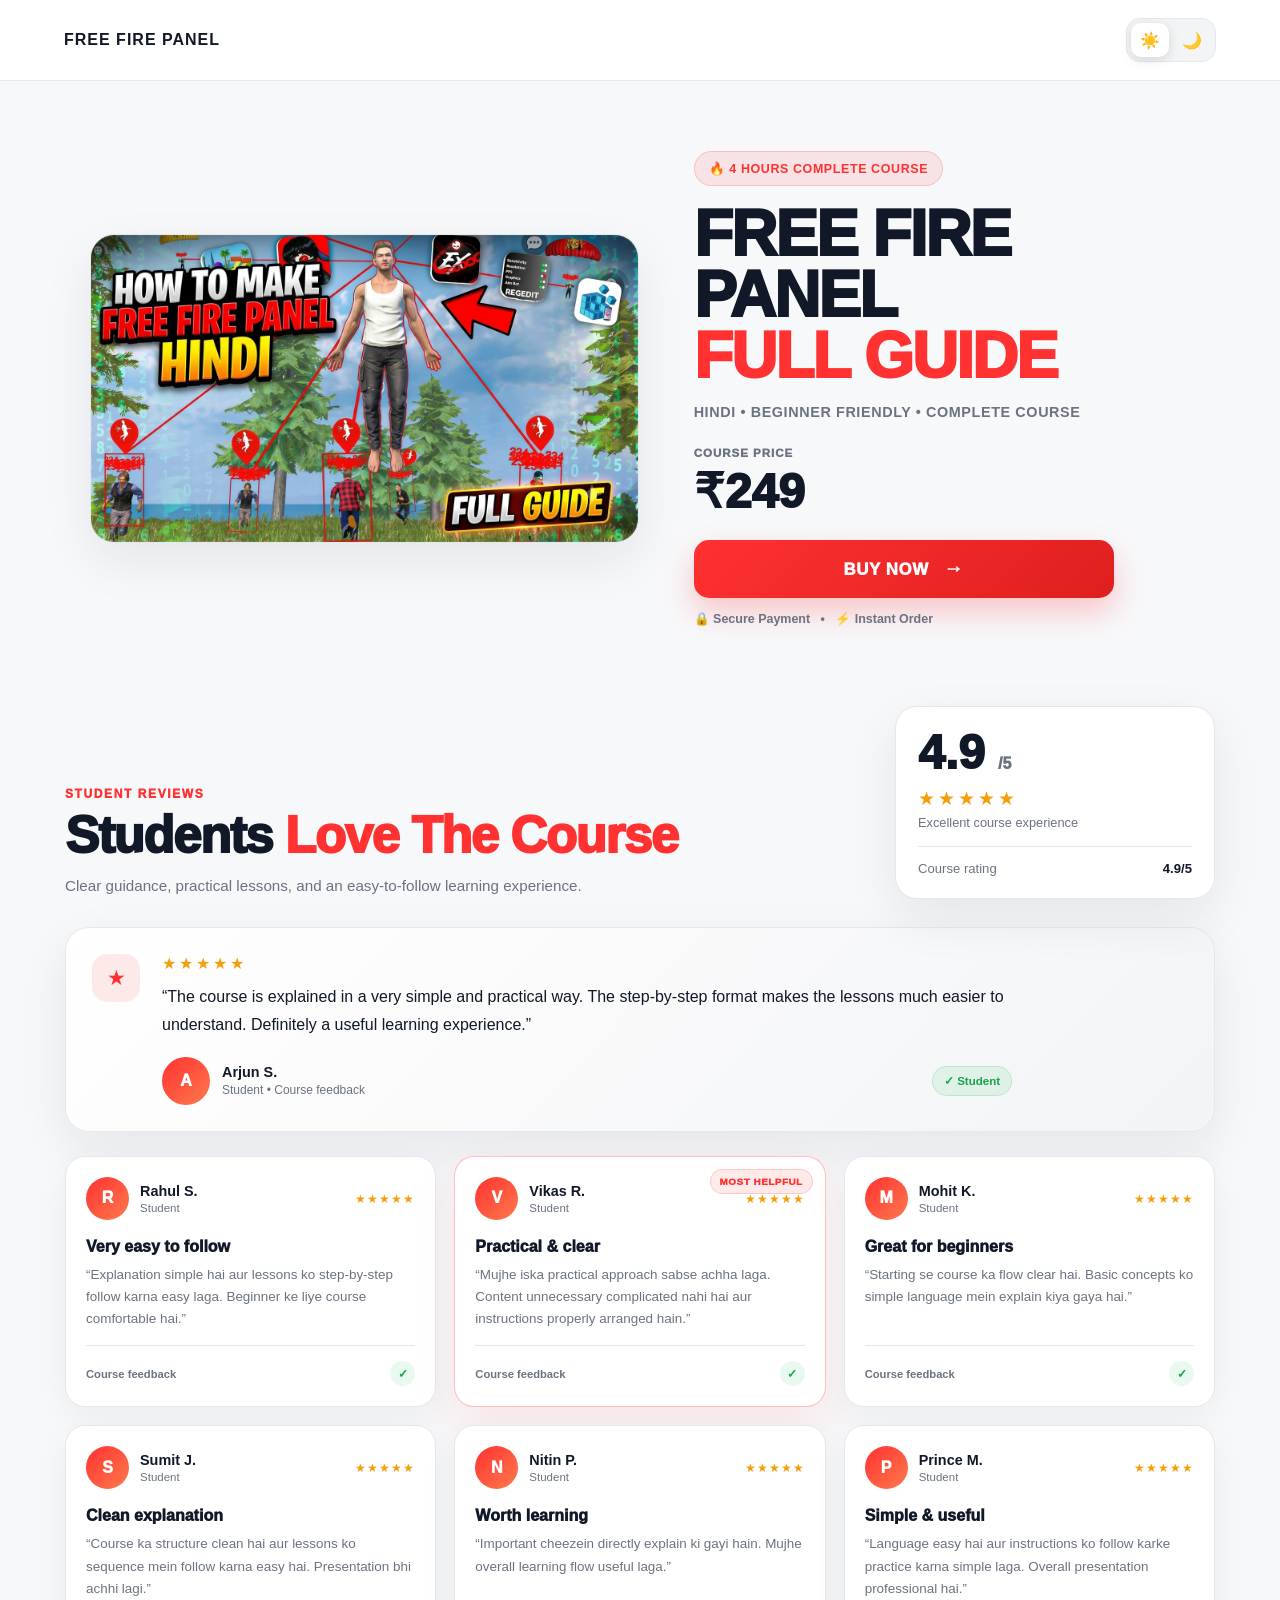
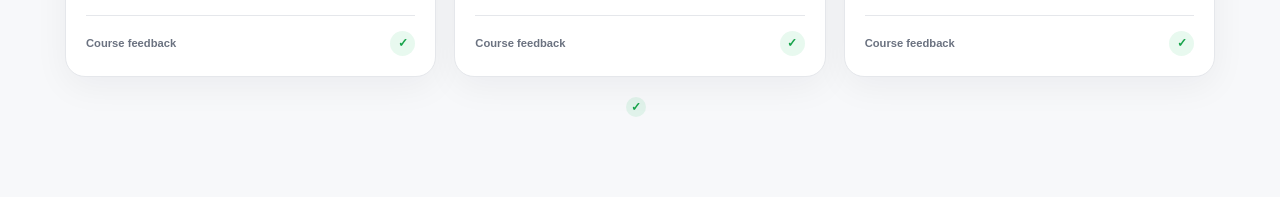
==== commit 58592123: "Update index.html" ====
--- a/index.html
+++ b/index.html
@@ -534,8 +534,6 @@
         </span>
 
         <span>
-          Feedback shown here is sample student
-          feedback for this demo page.
         </span>
 
       </div>
--- a/style.css
+++ b/style.css
@@ -1,1692 +1,1052 @@
-* {
-  margin: 0;
-  padding: 0;
-  box-sizing: border-box;
-}
-
-body {
-  background: #050505;
-  color: white;
-  font-family: Arial, Helvetica, sans-serif;
-}
-
-.home {
-  min-height: 100vh;
-
-  display: flex;
-  justify-content: center;
-  align-items: center;
-
-  padding: 35px 15px;
+/* =========================
+   ROOT / THEME
+========================= */
+
+:root{
+  --bg:#f7f8fa;
+  --text:#111827;
+  --muted:#6b7280;
+  --card-bg:#ffffff;
+  --border:#e5e7eb;
+  --soft:#f3f4f6;
+  --accent:#ff3131;
+  --accent-dark:#df1f1f;
+  --shadow:0 18px 50px rgba(15,23,42,.08);
+}
+
+html.dark{
+  --bg:#070b12;
+  --text:#f9fafb;
+  --muted:#9ca3af;
+  --card-bg:#111827;
+  --border:#243247;
+  --soft:#182233;
+  --accent:#ff3b3b;
+  --accent-dark:#e51e1e;
+  --shadow:0 22px 60px rgba(0,0,0,.35);
+}
+
+
+/* =========================
+   GLOBAL
+========================= */
+
+*{
+  box-sizing:border-box;
+  margin:0;
+  padding:0;
+}
+
+html{
+  scroll-behavior:smooth;
+}
+
+body{
+  font-family:
+    Inter,
+    Arial,
+    Helvetica,
+    sans-serif;
+
+  background:var(--bg);
+  color:var(--text);
+
+  transition:
+    background .3s ease,
+    color .3s ease;
+}
+
+
+/* =========================
+   TOP BAR
+========================= */
+
+.topbar{
+  width:100%;
+
+  display:flex;
+  align-items:center;
+  justify-content:space-between;
+
+  padding:18px 5%;
+
+  border-bottom:1px solid var(--border);
+
+  background:var(--card-bg);
+
+  position:sticky;
+  top:0;
+  z-index:100;
+
+  transition:
+    background .3s ease,
+    border-color .3s ease;
+}
+
+.brand{
+  font-size:1rem;
+  font-weight:900;
+  letter-spacing:1px;
+}
+
+
+/* =========================
+   THEME SWITCHER
+========================= */
+
+.theme-switcher{
+  display:flex;
+  align-items:center;
+  gap:4px;
+
+  padding:4px;
+
+  background:var(--soft);
+
+  border:1px solid var(--border);
+
+  border-radius:14px;
+}
+
+.theme-option{
+  width:38px;
+  height:34px;
+
+  border:none;
+  border-radius:10px;
+
+  background:transparent;
+
+  display:flex;
+  align-items:center;
+  justify-content:center;
+
+  font-size:1rem;
+
+  cursor:pointer;
+
+  transition:
+    background .25s ease,
+    transform .2s ease,
+    box-shadow .25s ease;
+}
+
+.theme-option:hover{
+  transform:translateY(-1px);
+}
+
+.theme-option.active{
+  background:var(--card-bg);
+
+  box-shadow:
+    0 3px 12px rgba(0,0,0,.12);
+}
+
+html.dark .theme-option.active{
+  background:#243247;
+}
+
+
+/* =========================
+   HOME
+========================= */
+
+.home{
+  min-height:auto;
+
+  padding:70px 20px 50px;
+}
+
+.container{
+  width:min(1100px,100%);
+
+  margin:auto;
+
+  display:grid;
+
+  grid-template-columns:
+    1.05fr
+    .95fr;
+
+  gap:55px;
+
+  align-items:center;
+}
+
+
+/* =========================
+   THUMBNAIL
+========================= */
+
+.thumbnail-card{
+  overflow:hidden;
+
+  border-radius:24px;
+
+  background:var(--card-bg);
+
+  border:1px solid var(--border);
+
+  box-shadow:var(--shadow);
+
+  position:relative;
+}
+
+.thumbnail-card::after{
+  content:"";
+
+  position:absolute;
+
+  inset:0;
+
+  border-radius:24px;
+
+  box-shadow:
+    inset 0 0 0 1px rgba(255,255,255,.05);
+
+  pointer-events:none;
+}
+
+.thumbnail-card img{
+  width:100%;
+  display:block;
+
+  aspect-ratio:16/9;
+
+  object-fit:cover;
+}
+
+
+/* =========================
+   COURSE INFO
+========================= */
+
+.course-info{
+  display:flex;
+  flex-direction:column;
+  align-items:flex-start;
+}
+
+.course-badge{
+  display:inline-flex;
+
+  align-items:center;
+
+  padding:9px 14px;
+
+  border-radius:999px;
 
   background:
-    radial-gradient(
-      circle at 50% 35%,
-      rgba(255, 45, 15, 0.12),
-      transparent 42%
-    ),
-    #050505;
-}
-
-.container {
-  width: 100%;
-  max-width: 850px;
-
-  display: flex;
-  flex-direction: column;
-  align-items: center;
-
-  text-align: center;
-}
-
-
-/* THUMBNAIL */
-
-.thumbnail-card {
-  width: 100%;
-  max-width: 850px;
-
-  aspect-ratio: 16 / 9;
-
-  position: relative;
-
-  overflow: hidden;
-
-  border-radius: 12px;
-
-  border: 2px solid #292929;
-
-  background: #111;
-
-  box-shadow:
-    0 0 0 1px rgba(255, 50, 20, 0.15),
-    0 15px 60px rgba(0, 0, 0, 0.8),
-    0 0 45px rgba(255, 40, 10, 0.12);
-}
-
-.thumbnail-card::after {
-  content: "";
-
-  position: absolute;
-  inset: 0;
-
-  background: linear-gradient(
-    180deg,
-    transparent 65%,
-    rgba(0, 0, 0, 0.25)
-  );
-
-  pointer-events: none;
-}
-
-.thumbnail-card img {
-  width: 100%;
-  height: 100%;
-
-  display: block;
-
-  object-fit: cover;
-
-  transition: transform 0.5s ease;
-}
-
-.thumbnail-card:hover img {
-  transform: scale(1.025);
-}
-
-
-/* COURSE INFO */
-
-.course-info {
-  width: 100%;
-  max-width: 700px;
-
-  margin-top: 25px;
-}
-
-.course-badge {
-  display: inline-block;
-
-  padding: 9px 17px;
-
-  border: 1px solid #ff3c20;
-
-  border-radius: 4px;
-
-  background: rgba(255, 45, 20, 0.08);
-
-  color: #ff5339;
-
-  font-size: 11px;
-  font-weight: 800;
-
-  letter-spacing: 2px;
-
-  margin-bottom: 15px;
-}
-
-h1 {
-  font-size: clamp(30px, 5vw, 55px);
-
-  line-height: 0.95;
-
-  font-weight: 1000;
-
-  letter-spacing: -1px;
-}
-
-h1 span {
-  color: #ff3518;
-
-  text-shadow:
-    0 0 20px rgba(255, 50, 20, 0.35);
-}
-
-.language {
-  margin-top: 15px;
-
-  color: #888;
-
-  font-size: 11px;
-
-  letter-spacing: 2px;
-
-  font-weight: bold;
-}
-
-
-/* PRICE */
-
-.price {
-  margin-top: 18px;
-
-  font-size: 48px;
-
-  font-weight: 1000;
-
-  color: white;
-}
-
-.price small {
-  display: block;
-
-  margin-bottom: 3px;
-
-  color: #666;
-
-  font-size: 9px;
-
-  letter-spacing: 2px;
-}
-
-
-/* BUY BUTTON */
-
-.buy-btn {
-  width: min(100%, 360px);
-
-  margin-top: 12px;
-
-  padding: 17px 30px;
-
-  border: 0;
-
-  border-radius: 5px;
+    rgba(255,49,49,.10);
+
+  color:var(--accent);
+
+  border:1px solid rgba(255,49,49,.20);
+
+  font-size:.78rem;
+
+  font-weight:900;
+
+  letter-spacing:.6px;
+
+  margin-bottom:18px;
+}
+
+.course-info h1{
+  font-size:
+    clamp(2.4rem,5vw,4.8rem);
+
+  line-height:.95;
+
+  font-weight:1000;
+
+  letter-spacing:-2px;
+
+  margin-bottom:18px;
+}
+
+.course-info h1 span{
+  color:var(--accent);
+}
+
+.language{
+  color:var(--muted);
+
+  font-size:.9rem;
+
+  font-weight:700;
+
+  letter-spacing:.6px;
+
+  margin-bottom:28px;
+}
+
+
+/* =========================
+   PRICE
+========================= */
+
+.price{
+  font-size:3rem;
+
+  font-weight:1000;
+
+  line-height:1;
+
+  margin-bottom:24px;
+}
+
+.price small{
+  display:block;
+
+  font-size:.72rem;
+
+  color:var(--muted);
+
+  letter-spacing:1px;
+
+  margin-bottom:8px;
+}
+
+
+/* =========================
+   BUY BUTTON
+========================= */
+
+.buy-btn{
+  width:100%;
+
+  max-width:420px;
+
+  border:none;
+
+  padding:18px 24px;
+
+  border-radius:15px;
 
   background:
     linear-gradient(
-      90deg,
-      #ff1d00,
-      #ff5a00
+      135deg,
+      var(--accent),
+      var(--accent-dark)
     );
 
-  color: white;
-
-  font-size: 17px;
-
-  font-weight: 900;
-
-  letter-spacing: 2px;
-
-  cursor: pointer;
+  color:white;
+
+  font-size:1.05rem;
+
+  font-weight:1000;
+
+  letter-spacing:.6px;
+
+  cursor:pointer;
 
   box-shadow:
-    0 0 25px rgba(255, 45, 10, 0.35);
-
-  transition: all 0.25s ease;
-}
-
-.buy-btn span {
-  margin-left: 12px;
-
-  font-size: 21px;
-}
-
-.buy-btn:hover {
-  transform: translateY(-3px);
+    0 14px 30px rgba(255,49,49,.25);
+
+  transition:
+    transform .2s ease,
+    box-shadow .2s ease;
+}
+
+.buy-btn span{
+  margin-left:10px;
+
+  font-size:1.2rem;
+}
+
+.buy-btn:hover{
+  transform:translateY(-3px);
 
   box-shadow:
-    0 0 40px rgba(255, 45, 10, 0.65);
-}
-
-.buy-btn:active {
-  transform: scale(0.98);
-}
-
-
-/* SECURITY */
-
-.secure {
-  margin-top: 12px;
-
-  color: #555;
-
-  font-size: 10px;
-
-  letter-spacing: 0.5px;
-}
-
-
-/* MOBILE */
-
-@media (max-width: 600px) {
-
-  .home {
-    padding: 25px 12px;
-  }
-
-  .thumbnail-card {
-    border-radius: 8px;
-
-    border-width: 1px;
-  }
-
-  .course-info {
-    margin-top: 20px;
-  }
-
-  .course-badge {
-    font-size: 9px;
-
-    padding: 8px 12px;
-
-    letter-spacing: 1.5px;
-  }
-
-  h1 {
-    font-size: 32px;
-  }
-
-  .language {
-    font-size: 9px;
-
-    letter-spacing: 1px;
-  }
-
-  .price {
-    font-size: 42px;
-  }
-
-  .buy-btn {
-    font-size: 15px;
-
-    padding: 16px 25px;
-  }
-
-}
-/* =================================
-   PREMIUM PAYMENT PAGE
-================================= */
-
-.payment-body {
-  min-height: 100vh;
-
-  background:
-    radial-gradient(
-      circle at 50% 20%,
-      rgba(255, 45, 15, .12),
-      transparent 35%
-    ),
-    #050505;
-
-  color: #fff;
-}
-
-
-/* HEADER */
-
-.payment-header {
-
-  height: 70px;
-
-  padding: 0 6%;
-
-  display: flex;
-
-  align-items: center;
-
-  justify-content: space-between;
-
-  border-bottom: 1px solid #1d1d1d;
-
-  background: rgba(5,5,5,.92);
-
-}
-
-.payment-logo {
-
-  font-weight: 900;
-
-  font-size: 18px;
-
-  letter-spacing: 1px;
-
-}
-
-.payment-logo span {
-
-  color: #ff3518;
-
-}
-
-.back-btn {
-
-  color: #888;
-
-  text-decoration: none;
-
-  font-size: 10px;
-
-  font-weight: bold;
-
-  letter-spacing: 1px;
-
-  transition: .2s;
-
-}
-
-.back-btn:hover {
-
-  color: #ff4528;
-
-}
-
-
-/* WRAPPER */
-
-.payment-wrapper {
-
-  min-height: calc(100vh - 120px);
-
-  display: flex;
-
-  justify-content: center;
-
-  align-items: flex-start;
-
-  padding: 45px 15px 60px;
-
-}
-
-
-/* CARD */
-
-.checkout-card {
-
-  width: 100%;
-
-  max-width: 560px;
-
-  padding: 32px;
-
-  background:
-    linear-gradient(
-      145deg,
-      #121212,
-      #080808
-    );
-
-  border: 1px solid #272727;
-
-  border-radius: 12px;
-
-  box-shadow:
-    0 25px 80px rgba(0,0,0,.75),
-    0 0 50px rgba(255,40,10,.06);
-
-}
-
-
-/* TOP */
-
-.checkout-top {
-
-  text-align: center;
-
-}
-
-.secure-icon {
-
-  width: 45px;
-
-  height: 45px;
-
-  margin: auto;
-
-  display: grid;
-
-  place-items: center;
-
-  border-radius: 50%;
-
-  background: rgba(255,45,20,.1);
-
-  border: 1px solid #6b2117;
-
-}
-
-.checkout-label {
-
-  margin-top: 13px;
-
-  color: #ff492d;
-
-  font-size: 9px;
-
-  font-weight: bold;
-
-  letter-spacing: 3px;
-
-}
-
-.checkout-top h1 {
-
-  margin-top: 12px;
-
-  font-size: 30px;
-
-  line-height: 1.05;
-
-  letter-spacing: -1px;
-
-}
-
-.checkout-top h1 span {
-
-  color: #ff3518;
-
-}
-
-.checkout-top p {
-
-  margin-top: 10px;
-
-  color: #777;
-
-  font-size: 13px;
-
-}
-
-
-/* ORDER */
-
-.order-box {
-
-  margin-top: 25px;
-
-  padding: 18px;
-
-  display: flex;
-
-  align-items: center;
-
-  justify-content: space-between;
-
-  gap: 15px;
-
-  background: #151515;
-
-  border: 1px solid #292929;
-
-  border-radius: 7px;
-
-}
-
-.order-box small {
-
-  display: block;
-
-  margin-bottom: 7px;
-
-  color: #666;
-
-  font-size: 8px;
-
-  letter-spacing: 2px;
-
-}
-
-.order-box strong {
-
-  font-size: 11px;
-
-}
-
-.order-price {
-
-  color: #ff4728;
-
-  font-size: 30px;
-
-  font-weight: 1000;
-
-}
-
-
-/* QR */
-
-.qr-section {
-
-  margin-top: 28px;
-
-  text-align: center;
-
-}
-
-.qr-title {
-
-  color: #aaa;
-
-  font-size: 10px;
-
-  font-weight: bold;
-
-  letter-spacing: 3px;
-
-  margin-bottom: 15px;
-
-}
-
-.qr-box {
-
-  position: relative;
-
-  width: 235px;
-
-  height: 235px;
-
-  padding: 12px;
-
-  margin: auto;
-
-  background: #fff;
-
-  border-radius: 10px;
-
-  border: 3px solid #ff3518;
-
-  box-shadow:
-    0 0 30px rgba(255,45,15,.22);
-
-}
-
-.qr-box img {
-
-  position: relative;
-
-  z-index: 2;
-
-  width: 100%;
-
-  height: 100%;
-
-  object-fit: contain;
-
-}
-
-.qr-hint {
-
-  margin-top: 14px;
-
-  color: #999;
-
-  font-size: 12px;
-
-}
-
-.upi-apps {
-
-  margin-top: 7px;
-
-  color: #555;
-
-  font-size: 9px;
-
-}
-
-
-/* UPI */
-
-.upi-section {
-
-  margin-top: 25px;
-
-}
-
-.upi-label {
-
-  margin-bottom: 8px;
-
-  color: #666;
-
-  font-size: 8px;
-
-  font-weight: bold;
-
-  letter-spacing: 2px;
-
-}
-
-.upi-row {
-
-  display: flex;
-
-  align-items: center;
-
-  background: #111;
-
-  border: 1px solid #292929;
-
-  border-radius: 6px;
-
-  overflow: hidden;
-
-}
-
-.upi-value {
-
-  flex: 1;
-
-  padding: 14px;
-
-  color: #ddd;
-
-  font-family: Arial,sans-serif;
-
-  font-size: 14px;
-
-  font-weight: bold;
-
-  text-align: left;
-
-  overflow: hidden;
-
-  text-overflow: ellipsis;
-
-}
-
-.copy-button {
-
-  height: 100%;
-
-  padding: 14px 17px;
-
-  border: 0;
-
-  border-left: 1px solid #292929;
-
-  background: #1b1b1b;
-
-  color: #ff4728;
-
-  font-size: 9px;
-
-  font-weight: bold;
-
-  cursor: pointer;
-
-}
-
-.copy-button:hover {
-
-  background: #242424;
-
-}
-
-.copy-message {
-
-  min-height: 14px;
-
-  margin-top: 6px;
-
-  color: #55d98a;
-
-  font-size: 10px;
-
-}
-
-
-/* STEPS */
-
-.payment-steps {
-
-  margin-top: 25px;
-
-  display: grid;
-
-  gap: 10px;
-
-}
-
-.step {
-
-  display: flex;
-
-  align-items: center;
-
-  gap: 13px;
-
-  padding: 12px;
-
-  background: #101010;
-
-  border: 1px solid #1e1e1e;
-
-  border-radius: 6px;
-
-}
-
-.step-number {
-
-  min-width: 30px;
-
-  height: 30px;
-
-  display: grid;
-
-  place-items: center;
-
-  border-radius: 50%;
-
-  background: #24110d;
-
-  border: 1px solid #6e2418;
-
-  color: #ff4829;
-
-  font-size: 11px;
-
-  font-weight: bold;
-
-}
-
-.step strong {
-
-  font-size: 10px;
-
-}
-
-.step p {
-
-  margin-top: 4px;
-
-  color: #666;
-
-  font-size: 10px;
-
-}
-
-
-/* PAID BUTTON */
-
-.paid-button {
-
-  width: 100%;
-
-  margin-top: 22px;
-
-  padding: 17px;
-
-  border: 0;
-
-  border-radius: 5px;
-
-  background:
-    linear-gradient(
-      90deg,
-      #ff1e00,
-      #ff5700
-    );
-
-  color: white;
-
-  font-size: 14px;
-
-  font-weight: 900;
-
-  letter-spacing: 1px;
-
-  cursor: pointer;
-
-  box-shadow:
-    0 0 25px rgba(255,40,10,.3);
-
-  transition: .25s;
-
-}
-
-.paid-button:hover {
-
-  transform: translateY(-2px);
-
-  box-shadow:
-    0 0 40px rgba(255,40,10,.55);
-
-}
-
-
-/* MESSAGE */
-
-.payment-message {
-
-  display: none;
-
-  margin-top: 12px;
-
-  padding: 13px;
-
-  background: rgba(255,45,20,.08);
-
-  border: 1px solid #6b2117;
-
-  border-radius: 5px;
-
-  color: #ff765e;
-
-  font-size: 11px;
-
-  line-height: 1.5;
-
-}
-
-
-/* NOTE */
-
-.payment-note {
-
-  margin-top: 17px;
-
-  text-align: center;
-
-  color: #4e4e4e;
-
-  font-size: 9px;
-
-}
-
-
-/* FOOTER */
-
-.payment-footer {
-
-  padding: 22px;
-
-  text-align: center;
-
-  border-top: 1px solid #171717;
-
-  color: #444;
-
-  font-size: 9px;
-
-}
-
-
-/* MOBILE */
-
-@media(max-width:600px) {
-
-  .payment-header {
-
-    padding: 0 20px;
-
-  }
-
-  .payment-wrapper {
-
-    padding: 25px 10px 40px;
-
-  }
-
-  .checkout-card {
-
-    padding: 22px 15px;
-
-  }
-
-  .checkout-top h1 {
-
-    font-size: 25px;
-
-  }
-
-  .qr-box {
-
-    width: 210px;
-
-    height: 210px;
-
-  }
-
-  .order-box {
-
-    padding: 15px;
-
-  }
-
-  .order-price {
-
-    font-size: 25px;
-
-  }
-
-}
-/* =========================
-   STUDENT REVIEWS
-   ========================= */
-
-.reviews-section{
-  padding:70px 20px 80px;
-  position:relative;
-}
-
-.reviews-container{
-  max-width:1150px;
-  margin:0 auto;
-}
-
-.reviews-heading{
-  text-align:center;
-  margin-bottom:38px;
-}
-
-.reviews-label{
-  display:inline-block;
-  font-size:.72rem;
-  font-weight:800;
-  letter-spacing:1.5px;
-  color:#f7971e;
-  background:rgba(247,151,30,.10);
-  border:1px solid rgba(247,151,30,.22);
-  padding:7px 14px;
-  border-radius:999px;
-  margin-bottom:12px;
-}
-
-.reviews-heading h2{
-  font-size:2.1rem;
-  font-weight:800;
-  margin:0;
-}
-
-.reviews-heading p{
-  margin:8px auto 0;
-  max-width:560px;
-  font-size:.92rem;
-  opacity:.58;
-  line-height:1.6;
-}
-
-.reviews-grid{
-  display:grid;
-  grid-template-columns:repeat(3,1fr);
-  gap:20px;
-}
-
-.review-card{
-  background:var(--card-bg);
-  border:1px solid var(--border);
-  border-radius:20px;
-  padding:24px;
-  box-shadow:var(--shadow);
-  transition:
-    transform .3s ease,
-    box-shadow .3s ease,
-    border-color .3s ease;
-}
-
-.review-card:hover{
-  transform:translateY(-5px);
-  box-shadow:var(--shadow-hover);
-  border-color:rgba(247,151,30,.35);
-}
-
-.review-stars{
-  color:#f7971e;
-  font-size:1rem;
-  letter-spacing:2px;
-  margin-bottom:14px;
-}
-
-.review-text{
-  font-size:.9rem;
-  line-height:1.7;
-  opacity:.75;
-  margin:0 0 22px;
-}
-
-.review-user{
-  display:flex;
-  align-items:center;
-  gap:11px;
-  padding-top:15px;
-  border-top:1px solid var(--border);
-}
-
-.review-avatar{
-  width:40px;
-  height:40px;
-  flex-shrink:0;
-  display:flex;
-  align-items:center;
-  justify-content:center;
-  border-radius:50%;
-  background:linear-gradient(
-    135deg,
-    var(--primary),
-    #ffd200
-  );
-  color:#0b1a2f;
-  font-weight:800;
-}
-
-.review-user strong{
-  display:block;
-  font-size:.84rem;
+    0 18px 35px rgba(255,49,49,.32);
+}
+
+.secure{
+  margin-top:13px;
+
+  font-size:.78rem;
+
+  color:var(--muted);
+
   font-weight:700;
 }
 
-.review-user span{
-  display:block;
-  margin-top:2px;
-  font-size:.7rem;
-  opacity:.45;
-}
-
-/* TABLET */
-
-@media(max-width:900px){
-
-  .reviews-grid{
-    grid-template-columns:repeat(2,1fr);
-  }
-
-}
-
-/* MOBILE */
-
-@media(max-width:560px){
-
-  .reviews-section{
-    padding:50px 16px 60px;
-  }
-
-  .reviews-heading h2{
-    font-size:1.65rem;
-  }
-
-  .reviews-grid{
-    grid-template-columns:1fr;
-    gap:14px;
-  }
-
-  .review-card{
-    padding:20px;
-  }
-
-}
-/* =========================================
-   PREMIUM STUDENT REVIEWS
-   ========================================= */
+
+/* =========================
+   REVIEWS SECTION
+========================= */
 
 .student-reviews{
-  position:relative;
-  padding:90px 20px 100px;
-  overflow:hidden;
-}
-
-.student-reviews::before{
-  content:"";
-  position:absolute;
-  width:520px;
-  height:520px;
-  border-radius:50%;
-  background:rgba(247,151,30,.08);
-  filter:blur(110px);
-  top:20px;
-  left:-240px;
-  pointer-events:none;
-}
-
-.student-reviews::after{
-  content:"";
-  position:absolute;
-  width:420px;
-  height:420px;
-  border-radius:50%;
-  background:rgba(108,92,231,.06);
-  filter:blur(110px);
-  bottom:-180px;
-  right:-160px;
-  pointer-events:none;
+  padding:30px 20px 80px;
 }
 
 .reviews-wrap{
-  max-width:1150px;
-  margin:0 auto;
-  position:relative;
-  z-index:2;
-}
-
-
-/* TOP */
+  width:min(1150px,100%);
+  margin:auto;
+}
+
+
+/* =========================
+   REVIEWS TOP
+========================= */
 
 .reviews-top{
   display:grid;
-  grid-template-columns:1fr 320px;
-  gap:40px;
-  align-items:center;
-  margin-bottom:34px;
-}
-
-.reviews-heading{
-  max-width:650px;
+
+  grid-template-columns:
+    1fr
+    320px;
+
+  gap:30px;
+
+  align-items:end;
+
+  margin-bottom:28px;
 }
 
 .reviews-kicker{
-  display:inline-flex;
-  align-items:center;
-  gap:8px;
-  font-size:.68rem;
-  font-weight:900;
-  letter-spacing:1.8px;
-  color:var(--primary);
-  padding:8px 14px;
-  border-radius:999px;
-  background:rgba(247,151,30,.09);
-  border:1px solid rgba(247,151,30,.18);
-  margin-bottom:15px;
-}
-
-.reviews-kicker::before{
-  content:"";
-  width:7px;
-  height:7px;
-  border-radius:50%;
-  background:var(--primary);
-  box-shadow:0 0 10px rgba(247,151,30,.7);
+  color:var(--accent);
+
+  font-size:.75rem;
+
+  font-weight:1000;
+
+  letter-spacing:1.6px;
 }
 
 .reviews-heading h2{
-  font-size:2.5rem;
-  line-height:1.08;
-  font-weight:900;
-  letter-spacing:-.8px;
+  font-size:
+    clamp(2rem,4vw,3.4rem);
+
+  line-height:1;
+
+  font-weight:1000;
+
+  letter-spacing:-1.5px;
+
+  margin:8px 0 12px;
 }
 
 .reviews-heading h2 span{
-  background:linear-gradient(
-    135deg,
-    var(--primary),
-    #ffd200
-  );
-  -webkit-background-clip:text;
-  -webkit-text-fill-color:transparent;
-  background-clip:text;
+  color:var(--accent);
 }
 
 .reviews-heading p{
   max-width:620px;
-  margin-top:12px;
+
+  color:var(--muted);
+
+  line-height:1.7;
+
   font-size:.95rem;
-  line-height:1.7;
-  opacity:.58;
-}
-
-
-/* RATING BOX */
+}
+
+
+/* =========================
+   RATING BOX
+========================= */
 
 .rating-box{
-  position:relative;
-  background:
-    linear-gradient(
-      145deg,
-      rgba(247,151,30,.13),
-      rgba(255,210,0,.04)
-    );
-  border:1px solid rgba(247,151,30,.25);
+  background:var(--card-bg);
+
+  border:1px solid var(--border);
+
+  border-radius:22px;
+
+  padding:22px;
+
+  box-shadow:var(--shadow);
+}
+
+.rating-score{
+  font-size:3rem;
+
+  line-height:1;
+
+  font-weight:1000;
+}
+
+.rating-score small{
+  font-size:1rem;
+
+  color:var(--muted);
+}
+
+.rating-stars{
+  color:#f59e0b;
+
+  letter-spacing:3px;
+
+  font-size:1.2rem;
+
+  margin-top:10px;
+}
+
+.rating-caption{
+  color:var(--muted);
+
+  font-size:.8rem;
+
+  margin-top:5px;
+}
+
+.rating-line{
+  border-top:1px solid var(--border);
+
+  margin-top:16px;
+
+  padding-top:14px;
+
+  display:flex;
+
+  justify-content:space-between;
+
+  color:var(--muted);
+
+  font-size:.82rem;
+}
+
+.rating-line strong{
+  color:var(--text);
+}
+
+
+/* =========================
+   HIGHLIGHT REVIEW
+========================= */
+
+.reviews-highlight{
+  display:flex;
+
+  gap:22px;
+
+  padding:26px;
+
   border-radius:24px;
-  padding:24px;
-  text-align:center;
-  box-shadow:
-    0 16px 45px rgba(0,0,0,.07);
-  overflow:hidden;
-}
-
-.rating-box::before{
-  content:"";
-  position:absolute;
-  width:130px;
-  height:130px;
-  background:rgba(247,151,30,.16);
-  filter:blur(45px);
-  top:-45px;
-  right:-25px;
-}
-
-.rating-score{
-  position:relative;
-  font-family:'Russo One',sans-serif;
-  font-size:3rem;
-  line-height:1;
-}
-
-.rating-score small{
-  font-family:'Inter',sans-serif;
-  font-size:.9rem;
-  opacity:.4;
-}
-
-.rating-stars{
-  color:var(--primary);
-  letter-spacing:4px;
-  font-size:1rem;
-  margin-top:10px;
-}
-
-.rating-caption{
-  font-size:.75rem;
-  opacity:.5;
-  margin-top:6px;
-}
-
-.rating-line{
-  display:flex;
-  align-items:center;
-  justify-content:space-between;
-  margin-top:18px;
-  padding-top:13px;
-  border-top:1px solid var(--border);
-  font-size:.75rem;
-}
-
-.rating-line span{
-  opacity:.45;
-}
-
-.rating-line strong{
-  color:var(--primary-dark);
-}
-
-
-/* HIGHLIGHT */
-
-.reviews-highlight{
-  position:relative;
-  display:grid;
-  grid-template-columns:68px 1fr;
-  gap:20px;
-  padding:27px;
-  border-radius:24px;
+
   background:
     linear-gradient(
       135deg,
       var(--card-bg),
-      rgba(247,151,30,.045)
+      var(--soft)
     );
-  border:1px solid rgba(247,151,30,.25);
-  box-shadow:
-    0 18px 55px rgba(0,0,0,.08);
-  margin-bottom:22px;
-  overflow:hidden;
-}
-
-.reviews-highlight::after{
-  content:"";
-  position:absolute;
-  right:-90px;
-  top:-90px;
-  width:220px;
-  height:220px;
+
+  border:1px solid var(--border);
+
+  box-shadow:var(--shadow);
+
+  margin-bottom:24px;
+}
+
+.highlight-icon{
+  width:48px;
+  height:48px;
+
+  flex:0 0 48px;
+
+  display:flex;
+  align-items:center;
+  justify-content:center;
+
+  border-radius:15px;
+
+  background:
+    rgba(255,49,49,.1);
+
+  color:var(--accent);
+
+  font-size:1.3rem;
+}
+
+.highlight-stars{
+  color:#f59e0b;
+
+  letter-spacing:3px;
+
+  font-size:1rem;
+
+  margin-bottom:10px;
+}
+
+.highlight-content p{
+  color:var(--text);
+
+  line-height:1.75;
+
+  font-size:1rem;
+
+  max-width:850px;
+}
+
+.highlight-user{
+  display:flex;
+
+  align-items:center;
+
+  gap:12px;
+
+  margin-top:18px;
+}
+
+.review-avatar{
+  width:43px;
+  height:43px;
+
   border-radius:50%;
-  background:rgba(247,151,30,.09);
-  filter:blur(40px);
-}
-
-.highlight-icon{
-  width:68px;
-  height:68px;
-  display:flex;
-  align-items:center;
-  justify-content:center;
-  border-radius:20px;
+
   background:
     linear-gradient(
       135deg,
-      var(--primary),
-      #ffd200
+      var(--accent),
+      #ff7a4d
     );
-  color:#0b1a2f;
-  font-size:1.8rem;
-  font-weight:900;
-  box-shadow:
-    0 10px 28px rgba(247,151,30,.25);
-}
-
-.highlight-stars{
-  color:var(--primary);
-  letter-spacing:3px;
-  margin-bottom:10px;
-}
-
-.highlight-content p{
-  font-size:1rem;
-  line-height:1.7;
-  opacity:.78;
-  max-width:900px;
-}
-
-.highlight-user{
-  display:flex;
-  align-items:center;
-  gap:11px;
-  margin-top:19px;
+
+  color:#fff;
+
+  display:flex;
+  align-items:center;
+  justify-content:center;
+
+  font-weight:1000;
+
+  flex:0 0 43px;
 }
 
 .review-avatar.big{
-  width:44px;
-  height:44px;
+  width:48px;
+  height:48px;
+
+  flex-basis:48px;
 }
 
 .highlight-user strong{
   display:block;
-  font-size:.84rem;
+
+  font-size:.9rem;
 }
 
 .highlight-user span{
   display:block;
+
+  color:var(--muted);
+
+  font-size:.75rem;
+
   margin-top:3px;
-  font-size:.7rem;
-  opacity:.45;
 }
 
 .review-badge{
   margin-left:auto;
-  font-size:.68rem;
-  font-weight:800;
-  color:var(--success);
-  background:var(--success-bg);
-  padding:6px 11px;
+
+  padding:7px 11px;
+
   border-radius:999px;
-}
-
-
-/* GRID */
+
+  background:
+    rgba(34,197,94,.10);
+
+  color:#16a34a;
+
+  border:1px solid rgba(34,197,94,.2);
+
+  font-size:.72rem;
+
+  font-weight:900;
+}
+
+
+/* =========================
+   REVIEWS GRID
+========================= */
 
 .reviews-grid{
   display:grid;
-  grid-template-columns:repeat(3,1fr);
+
+  grid-template-columns:
+    repeat(3,1fr);
+
   gap:18px;
 }
 
 
-/* CARD */
+/* =========================
+   REVIEW CARD
+========================= */
 
 .review-card{
   position:relative;
+
+  padding:20px;
+
+  border-radius:20px;
+
   background:var(--card-bg);
+
   border:1px solid var(--border);
-  border-radius:22px;
-  padding:21px;
-  box-shadow:var(--shadow);
+
+  box-shadow:
+    0 10px 35px rgba(15,23,42,.05);
+
+  display:flex;
+
+  flex-direction:column;
+
+  min-height:240px;
+
   transition:
-    transform .3s ease,
-    box-shadow .3s ease,
-    border-color .3s ease;
-  overflow:hidden;
+    transform .22s ease,
+    box-shadow .22s ease,
+    border-color .22s ease;
+}
+
+html.dark .review-card{
+  box-shadow:
+    0 12px 35px rgba(0,0,0,.2);
 }
 
 .review-card:hover{
-  transform:translateY(-6px);
-  box-shadow:var(--shadow-hover);
-  border-color:rgba(247,151,30,.3);
-}
-
-.review-card::before{
-  content:"";
-  position:absolute;
-  left:0;
-  top:0;
-  right:0;
-  height:2px;
+  transform:translateY(-5px);
+
+  box-shadow:
+    0 18px 40px rgba(15,23,42,.10);
+
+  border-color:
+    rgba(255,49,49,.25);
+}
+
+.review-card-top{
+  display:flex;
+
+  align-items:center;
+
+  gap:11px;
+}
+
+.review-person{
+  min-width:0;
+}
+
+.review-person strong{
+  display:block;
+
+  font-size:.9rem;
+}
+
+.review-person span{
+  display:block;
+
+  color:var(--muted);
+
+  font-size:.72rem;
+
+  margin-top:3px;
+}
+
+.review-mini-stars{
+  margin-left:auto;
+
+  color:#f59e0b;
+
+  font-size:.78rem;
+
+  letter-spacing:1px;
+
+  white-space:nowrap;
+}
+
+
+/* =========================
+   REVIEW BODY
+========================= */
+
+.review-card-body{
+  flex:1;
+
+  padding-top:18px;
+}
+
+.review-card-body h3{
+  font-size:1rem;
+
+  font-weight:1000;
+
+  margin-bottom:8px;
+}
+
+.review-card-body p{
+  color:var(--muted);
+
+  line-height:1.65;
+
+  font-size:.84rem;
+}
+
+
+/* =========================
+   REVIEW BOTTOM
+========================= */
+
+.review-card-bottom{
+  display:flex;
+
+  align-items:center;
+
+  justify-content:space-between;
+
+  padding-top:15px;
+
+  margin-top:15px;
+
+  border-top:1px solid var(--border);
+}
+
+.feedback-tag{
+  color:var(--muted);
+
+  font-size:.7rem;
+
+  font-weight:800;
+}
+
+.review-check{
+  width:25px;
+  height:25px;
+
+  border-radius:50%;
+
+  display:flex;
+  align-items:center;
+  justify-content:center;
+
   background:
-    linear-gradient(
-      90deg,
-      transparent,
-      var(--primary),
-      transparent
-    );
-  opacity:0;
-  transition:opacity .3s ease;
-}
-
-.review-card:hover::before{
-  opacity:1;
-}
-
-
-/* FEATURED */
+    rgba(34,197,94,.1);
+
+  color:#16a34a;
+
+  font-size:.75rem;
+
+  font-weight:1000;
+}
+
+
+/* =========================
+   FEATURED REVIEW
+========================= */
 
 .featured-review{
-  border-color:rgba(247,151,30,.32);
-  background:
-    linear-gradient(
-      145deg,
-      var(--card-bg),
-      rgba(247,151,30,.055)
-    );
+  border-color:
+    rgba(255,49,49,.30);
+
+  box-shadow:
+    0 18px 45px rgba(255,49,49,.09);
 }
 
 .featured-label{
   position:absolute;
-  top:13px;
-  right:13px;
-  font-size:.55rem;
-  letter-spacing:.8px;
-  font-weight:900;
-  color:#0b1a2f;
-  background:linear-gradient(
-    135deg,
-    var(--primary),
-    #ffd200
-  );
-  padding:5px 9px;
+
+  top:12px;
+  right:12px;
+
+  padding:6px 9px;
+
   border-radius:999px;
-}
-
-
-/* CARD TOP */
-
-.review-card-top{
-  display:flex;
-  align-items:center;
-  gap:11px;
-}
-
-.review-avatar{
-  width:42px;
-  height:42px;
-  flex-shrink:0;
-  display:flex;
-  align-items:center;
+
+  background:
+    rgba(255,49,49,.10);
+
+  color:var(--accent);
+
+  border:1px solid
+    rgba(255,49,49,.18);
+
+  font-size:.62rem;
+
+  font-weight:1000;
+
+  letter-spacing:.5px;
+}
+
+
+/* =========================
+   NOTICE
+========================= */
+
+.reviews-note{
+  display:flex;
+
+  align-items:center;
+
   justify-content:center;
-  border-radius:50%;
-  background:
-    linear-gradient(
-      135deg,
-      var(--primary),
-      #ffd200
-    );
-  color:#0b1a2f;
-  font-size:.85rem;
-  font-weight:900;
-  box-shadow:
-    0 6px 15px rgba(247,151,30,.18);
-}
-
-.review-person{
-  min-width:0;
-  flex:1;
-}
-
-.review-person strong{
-  display:block;
-  font-size:.82rem;
-  font-weight:800;
-}
-
-.review-person span{
-  display:block;
-  margin-top:2px;
-  font-size:.68rem;
-  opacity:.43;
-}
-
-.review-mini-stars{
-  color:var(--primary);
+
+  gap:8px;
+
+  margin-top:20px;
+
+  color:var(--muted);
+
   font-size:.72rem;
-  letter-spacing:1.5px;
-  white-space:nowrap;
-}
-
-
-/* CARD BODY */
-
-.review-card-body{
-  padding:19px 0;
-}
-
-.review-card-body h3{
-  font-size:.98rem;
-  font-weight:800;
-  margin-bottom:7px;
-}
-
-.review-card-body p{
-  font-size:.82rem;
-  line-height:1.7;
-  opacity:.62;
-}
-
-
-/* CARD BOTTOM */
-
-.review-card-bottom{
-  display:flex;
-  align-items:center;
-  justify-content:space-between;
-  padding-top:13px;
-  border-top:1px solid var(--border);
-}
-
-.feedback-tag{
-  font-size:.62rem;
-  font-weight:600;
-  opacity:.4;
-}
-
-.review-check{
+
+  text-align:center;
+}
+
+.reviews-note-icon{
   width:20px;
   height:20px;
+
   border-radius:50%;
+
   display:flex;
   align-items:center;
   justify-content:center;
-  font-size:.68rem;
-  font-weight:900;
-  color:var(--success);
-  background:var(--success-bg);
-}
-
-
-/* NOTE */
-
-.reviews-note{
-  display:flex;
-  align-items:center;
-  justify-content:center;
-  gap:8px;
-  margin-top:23px;
-  font-size:.67rem;
-  opacity:.38;
-  text-align:center;
-}
-
-.reviews-note-icon{
-  width:18px;
-  height:18px;
-  display:flex;
-  align-items:center;
-  justify-content:center;
-  border-radius:50%;
-  background:var(--border);
-  font-size:.6rem;
-}
-
-
-/* TABLET */
+
+  background:
+    rgba(34,197,94,.1);
+
+  color:#16a34a;
+
+  font-weight:1000;
+
+  flex:0 0 20px;
+}
+
+
+/* =========================
+   MOBILE
+========================= */
 
 @media(max-width:900px){
+
+  .container{
+    grid-template-columns:1fr;
+
+    gap:30px;
+  }
+
+  .course-info{
+    align-items:center;
+
+    text-align:center;
+  }
+
+  .buy-btn{
+    max-width:500px;
+  }
 
   .reviews-top{
     grid-template-columns:1fr;
-    gap:22px;
   }
 
   .rating-box{
-    max-width:380px;
-    width:100%;
+    max-width:420px;
   }
 
   .reviews-grid{
-    grid-template-columns:repeat(2,1fr);
-  }
-
-}
-
-
-/* MOBILE */
-
-@media(max-width:620px){
+    grid-template-columns:
+      repeat(2,1fr);
+  }
+
+}
+
+
+@media(max-width:720px){
+
+  .topbar{
+    padding:14px 16px;
+  }
+
+  .brand{
+    font-size:.82rem;
+  }
+
+  .theme-switcher{
+    margin-left:auto;
+  }
+
+  .theme-option{
+    width:35px;
+    height:32px;
+  }
+
+  .home{
+    padding:35px 15px 30px;
+  }
+
+  .thumbnail-card{
+    border-radius:18px;
+  }
+
+  .thumbnail-card::after{
+    border-radius:18px;
+  }
+
+  .course-info h1{
+    font-size:
+      clamp(2.2rem,12vw,3.5rem);
+
+    letter-spacing:-1.5px;
+  }
+
+  .language{
+    font-size:.72rem;
+
+    line-height:1.6;
+  }
+
+  .price{
+    font-size:2.6rem;
+  }
 
   .student-reviews{
-    padding:60px 16px 70px;
+    padding:
+      20px 15px 55px;
   }
 
   .reviews-heading h2{
-    font-size:1.85rem;
-  }
-
-  .reviews-heading p{
-    font-size:.85rem;
+    font-size:2.1rem;
   }
 
   .reviews-highlight{
-    grid-template-columns:1fr;
-    padding:21px;
-  }
-
-  .highlight-icon{
-    width:54px;
-    height:54px;
-    border-radius:16px;
-    font-size:1.45rem;
-  }
-
-  .highlight-content p{
-    font-size:.87rem;
+    padding:20px;
+
+    gap:14px;
+  }
+
+  .highlight-user{
+    flex-wrap:wrap;
   }
 
   .review-badge{
-    display:none;
+    margin-left:0;
   }
 
   .reviews-grid{
     grid-template-columns:1fr;
-    gap:13px;
   }
 
   .review-card{
-    padding:18px;
-  }
-
-}
-
-
-/* SMALL MOBILE */
-
-@media(max-width:400px){
-
-  .reviews-heading h2{
-    font-size:1.65rem;
-  }
-
-  .rating-box{
-    padding:20px;
-  }
-
-  .rating-score{
-    font-size:2.5rem;
-  }
-
-}
+    min-height:auto;
+  }
+
+}
+
+
+@media(max-width:420px){
+
+  .course-badge{
+    font-size:.68rem;
+  }
+
+  .secure{
+    font-size:.7rem;
+  }
+
+  .reviews-highlight{
+    display:block;
+  }
+
+  .highlight-icon{
+    margin-bottom:14px;
+  }
+
+}
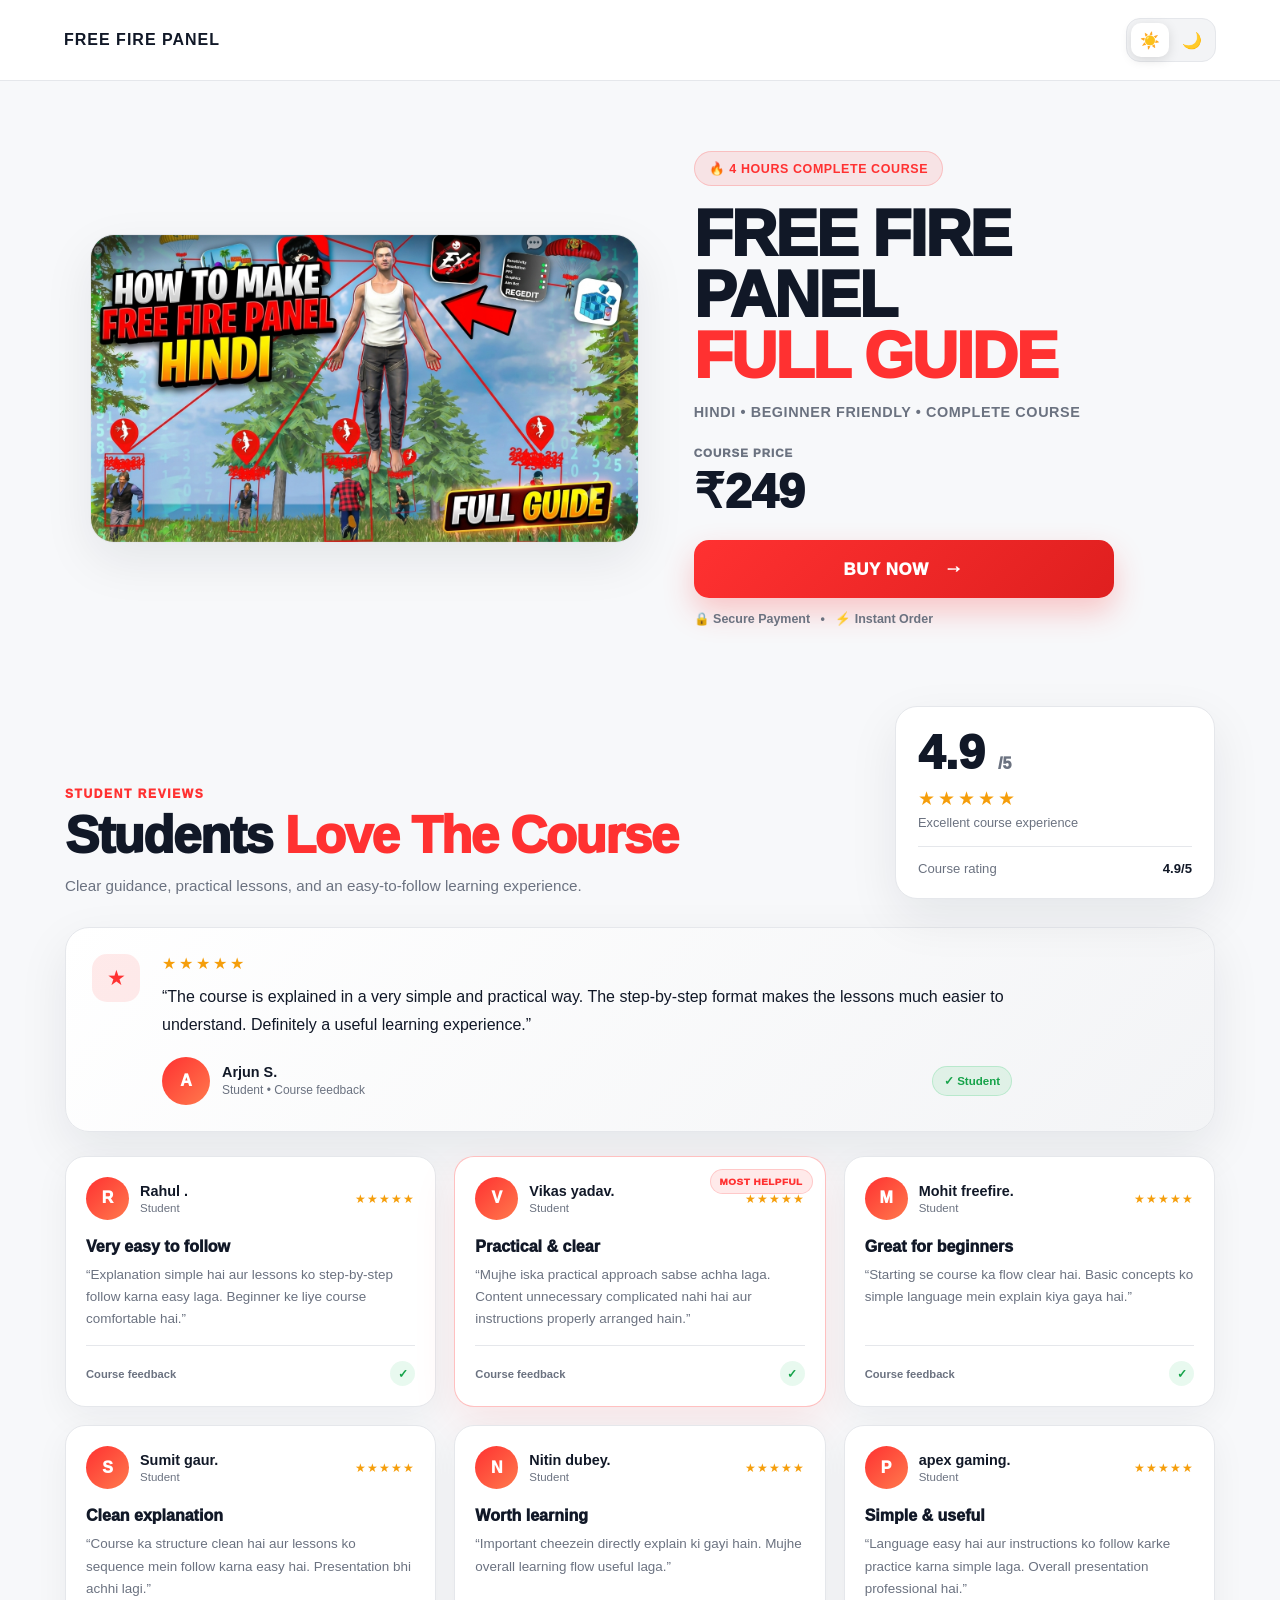
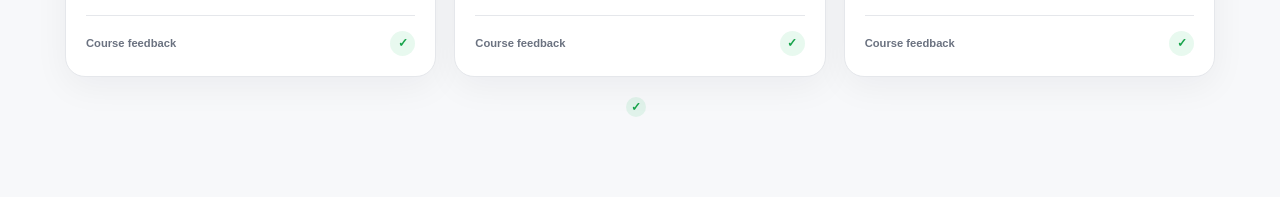
==== commit 03b880b7: "Update index.html" ====
--- a/index.html
+++ b/index.html
@@ -223,7 +223,7 @@
             </div>
 
             <div class="review-person">
-              <strong>Rahul S.</strong>
+              <strong>Rahul .</strong>
               <span>Student</span>
             </div>
 
@@ -278,7 +278,7 @@
             </div>
 
             <div class="review-person">
-              <strong>Vikas R.</strong>
+              <strong>Vikas yadav.</strong>
               <span>Student</span>
             </div>
 
@@ -330,7 +330,7 @@
             </div>
 
             <div class="review-person">
-              <strong>Mohit K.</strong>
+              <strong>Mohit freefire.</strong>
               <span>Student</span>
             </div>
 
@@ -381,7 +381,7 @@
             </div>
 
             <div class="review-person">
-              <strong>Sumit J.</strong>
+              <strong>Sumit gaur.</strong>
               <span>Student</span>
             </div>
 
@@ -432,7 +432,7 @@
             </div>
 
             <div class="review-person">
-              <strong>Nitin P.</strong>
+              <strong>Nitin dubey.</strong>
               <span>Student</span>
             </div>
 
@@ -483,7 +483,7 @@
             </div>
 
             <div class="review-person">
-              <strong>Prince M.</strong>
+              <strong>apex gaming.</strong>
               <span>Student</span>
             </div>
 
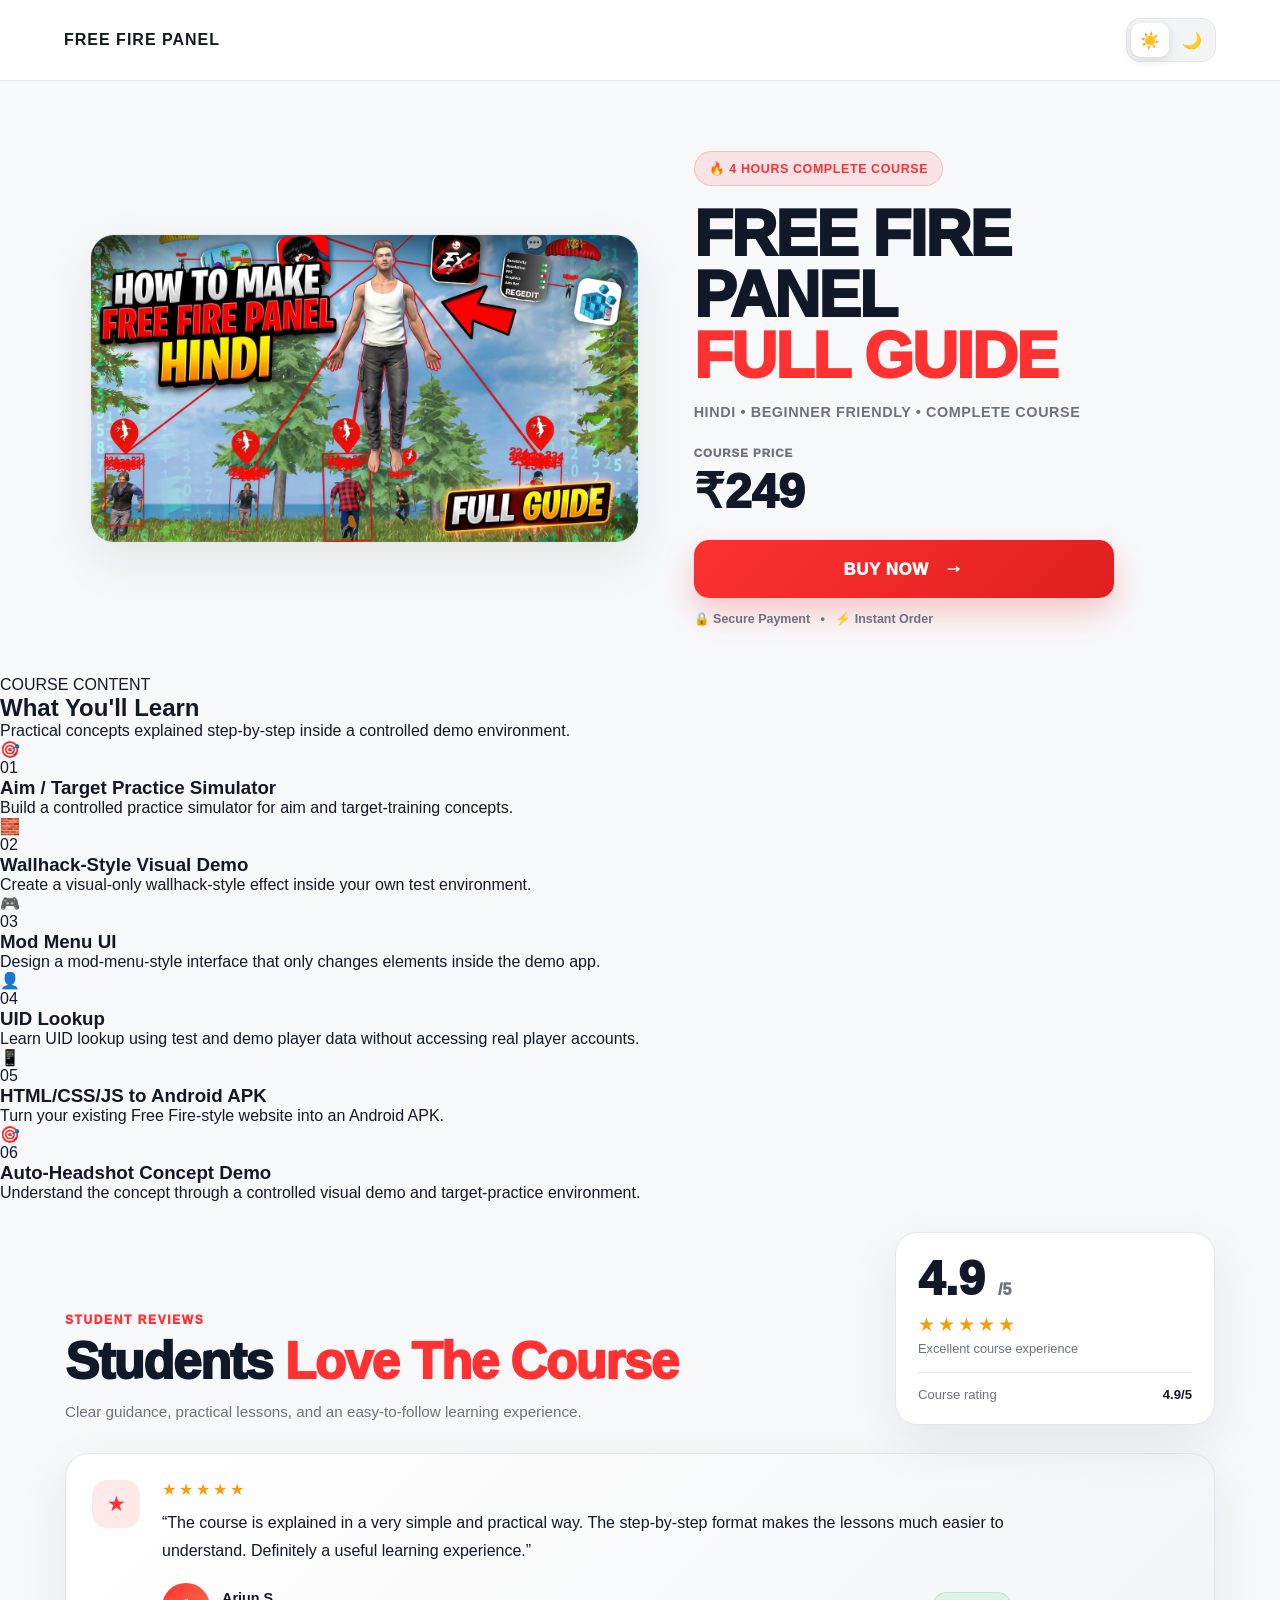
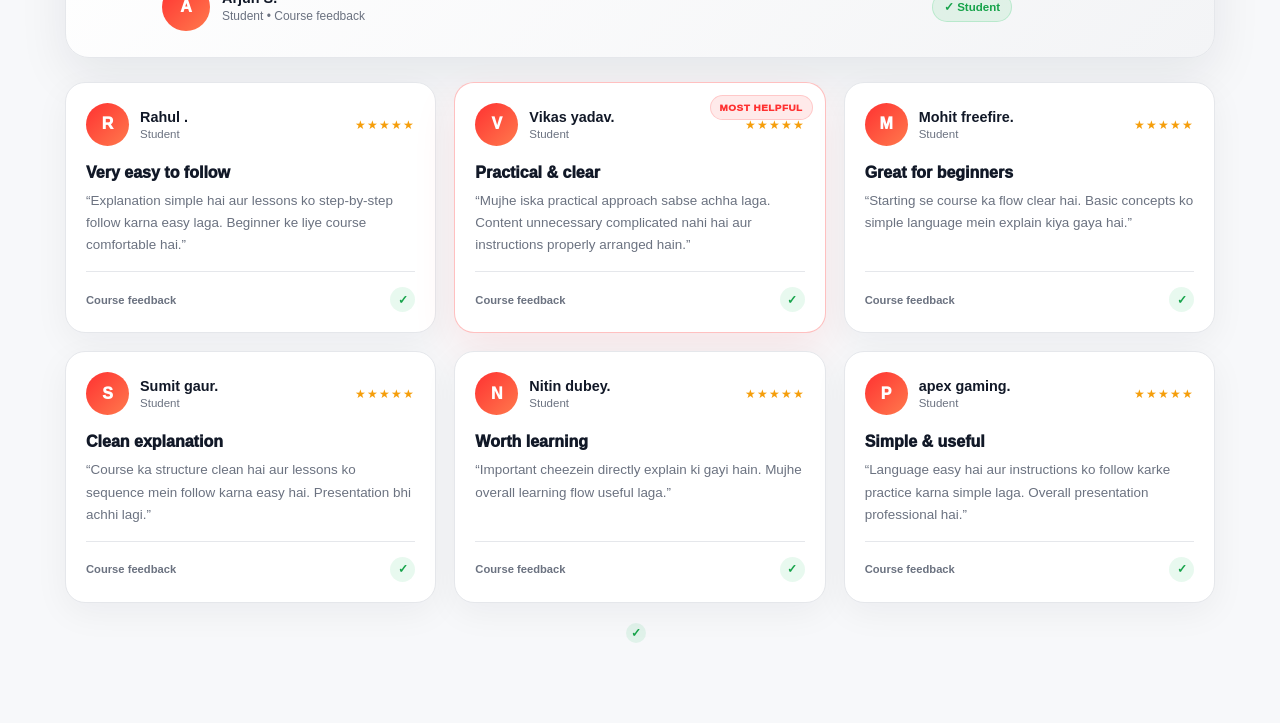
==== commit bf380303: "Update index.html" ====
--- a/index.html
+++ b/index.html
@@ -103,7 +103,98 @@
 
   </main>
 
-
+<section class="learn-section">
+
+  <div class="section-heading">
+    <span class="section-kicker">COURSE CONTENT</span>
+
+    <h2>
+      What You'll <span>Learn</span>
+    </h2>
+
+    <p>
+      Practical concepts explained step-by-step inside
+      a controlled demo environment.
+    </p>
+  </div>
+
+  <div class="learn-grid">
+
+    <div class="learn-card">
+      <div class="learn-icon">🎯</div>
+      <div>
+        <span class="learn-number">01</span>
+        <h3>Aim / Target Practice Simulator</h3>
+        <p>
+          Build a controlled practice simulator for
+          aim and target-training concepts.
+        </p>
+      </div>
+    </div>
+
+    <div class="learn-card">
+      <div class="learn-icon">🧱</div>
+      <div>
+        <span class="learn-number">02</span>
+        <h3>Wallhack-Style Visual Demo</h3>
+        <p>
+          Create a visual-only wallhack-style effect
+          inside your own test environment.
+        </p>
+      </div>
+    </div>
+
+    <div class="learn-card">
+      <div class="learn-icon">🎮</div>
+      <div>
+        <span class="learn-number">03</span>
+        <h3>Mod Menu UI</h3>
+        <p>
+          Design a mod-menu-style interface that only
+          changes elements inside the demo app.
+        </p>
+      </div>
+    </div>
+
+    <div class="learn-card">
+      <div class="learn-icon">👤</div>
+      <div>
+        <span class="learn-number">04</span>
+        <h3>UID Lookup</h3>
+        <p>
+          Learn UID lookup using test and demo player
+          data without accessing real player accounts.
+        </p>
+      </div>
+    </div>
+
+    <div class="learn-card">
+      <div class="learn-icon">📱</div>
+      <div>
+        <span class="learn-number">05</span>
+        <h3>HTML/CSS/JS to Android APK</h3>
+        <p>
+          Turn your existing Free Fire-style website
+          into an Android APK.
+        </p>
+      </div>
+    </div>
+
+    <div class="learn-card">
+      <div class="learn-icon">🎯</div>
+      <div>
+        <span class="learn-number">06</span>
+        <h3>Auto-Headshot Concept Demo</h3>
+        <p>
+          Understand the concept through a controlled
+          visual demo and target-practice environment.
+        </p>
+      </div>
+    </div>
+
+  </div>
+
+</section>
   <!-- =========================
        PREMIUM REVIEWS
   ========================== -->
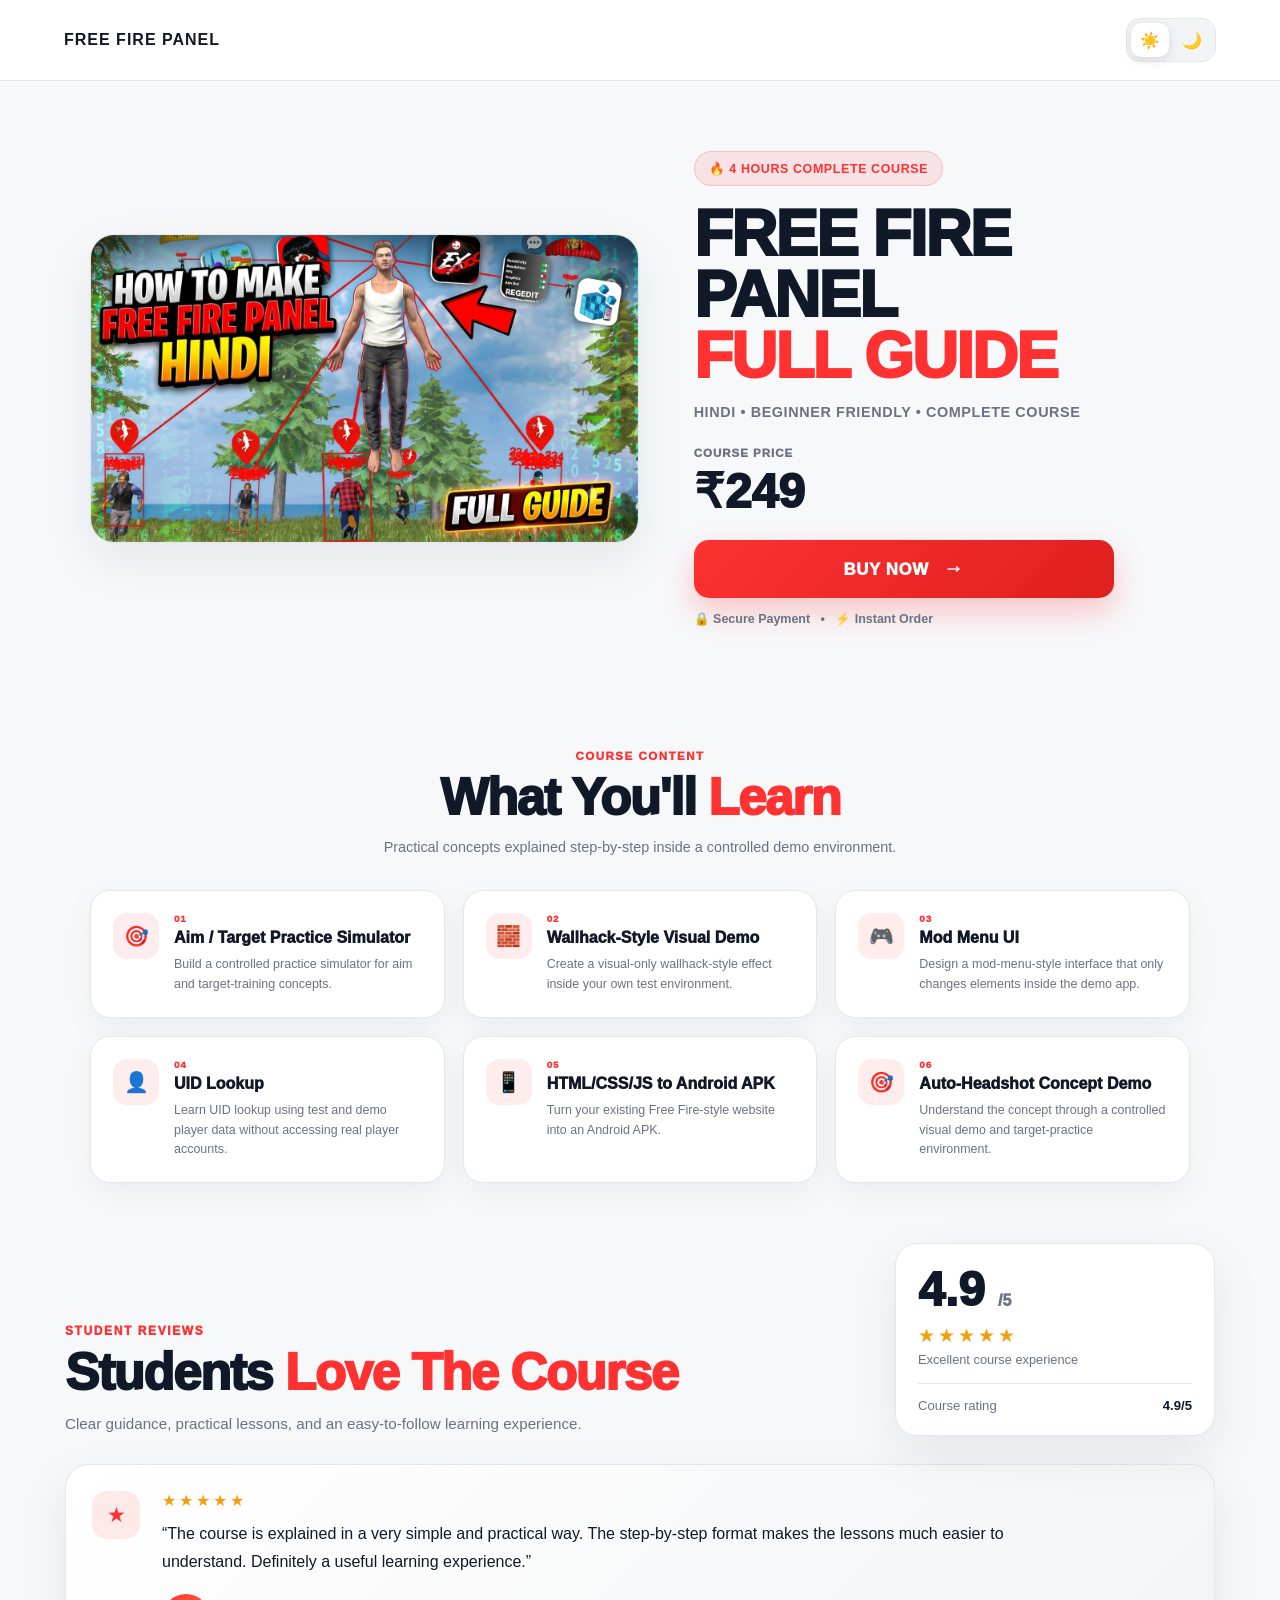
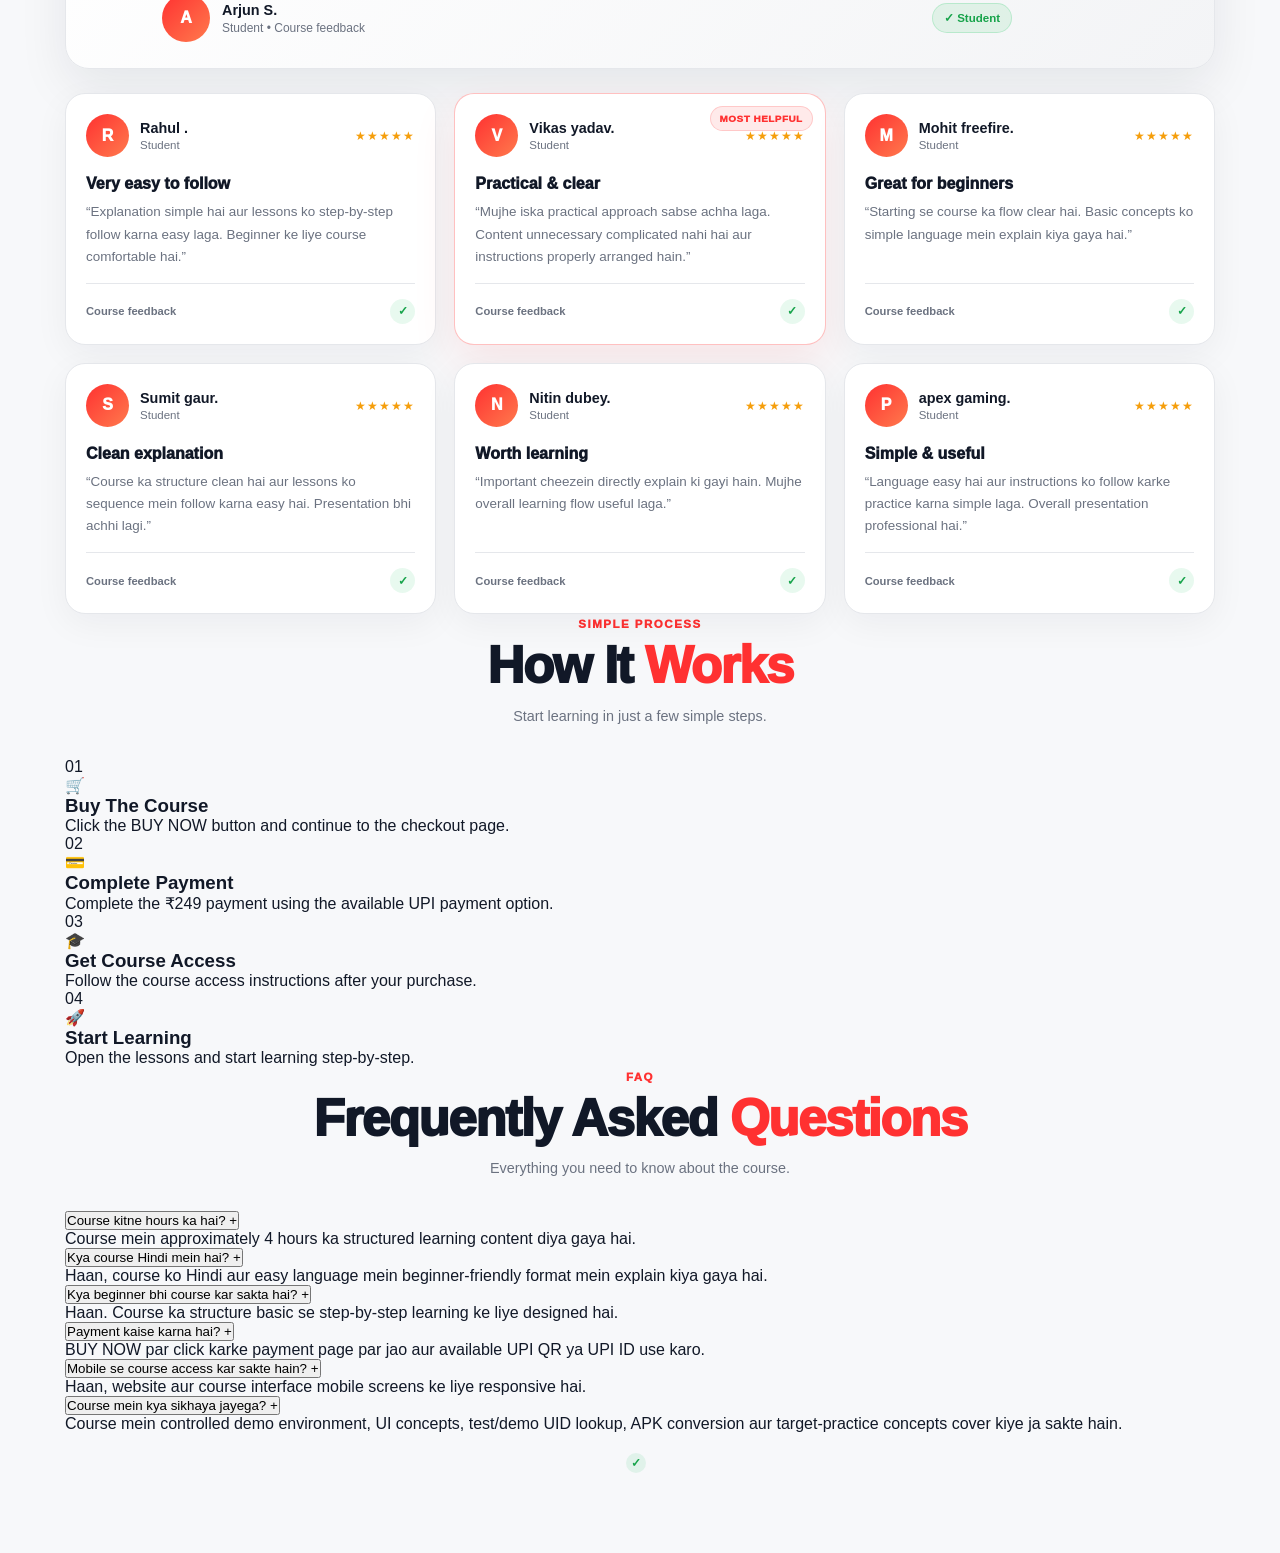
==== commit d23da1b4: "Update index.html" ====
--- a/index.html
+++ b/index.html
@@ -616,7 +616,211 @@
 
       </div>
 
-
+<!-- =========================
+     HOW IT WORKS
+========================= -->
+
+<section class="how-section">
+
+  <div class="section-heading">
+    <span class="section-kicker">SIMPLE PROCESS</span>
+
+    <h2>
+      How It <span>Works</span>
+    </h2>
+
+    <p>
+      Start learning in just a few simple steps.
+    </p>
+  </div>
+
+  <div class="how-grid">
+
+    <div class="how-card">
+      <div class="how-number">01</div>
+
+      <div class="how-icon">🛒</div>
+
+      <h3>Buy The Course</h3>
+
+      <p>
+        Click the BUY NOW button and continue
+        to the checkout page.
+      </p>
+    </div>
+
+
+    <div class="how-card">
+      <div class="how-number">02</div>
+
+      <div class="how-icon">💳</div>
+
+      <h3>Complete Payment</h3>
+
+      <p>
+        Complete the ₹249 payment using the
+        available UPI payment option.
+      </p>
+    </div>
+
+
+    <div class="how-card">
+      <div class="how-number">03</div>
+
+      <div class="how-icon">🎓</div>
+
+      <h3>Get Course Access</h3>
+
+      <p>
+        Follow the course access instructions
+        after your purchase.
+      </p>
+    </div>
+
+
+    <div class="how-card">
+      <div class="how-number">04</div>
+
+      <div class="how-icon">🚀</div>
+
+      <h3>Start Learning</h3>
+
+      <p>
+        Open the lessons and start learning
+        step-by-step.
+      </p>
+    </div>
+
+  </div>
+<!-- =========================
+     FAQ
+========================= -->
+
+<section class="faq-section">
+
+  <div class="section-heading">
+    <span class="section-kicker">FAQ</span>
+
+    <h2>
+      Frequently Asked <span>Questions</span>
+    </h2>
+
+    <p>
+      Everything you need to know about the course.
+    </p>
+  </div>
+
+
+  <div class="faq-wrap">
+
+
+    <div class="faq-item">
+
+      <button class="faq-question">
+        <span>Course kitne hours ka hai?</span>
+        <span class="faq-plus">+</span>
+      </button>
+
+      <div class="faq-answer">
+        <p>
+          Course mein approximately 4 hours ka
+          structured learning content diya gaya hai.
+        </p>
+      </div>
+
+    </div>
+
+
+    <div class="faq-item">
+
+      <button class="faq-question">
+        <span>Kya course Hindi mein hai?</span>
+        <span class="faq-plus">+</span>
+      </button>
+
+      <div class="faq-answer">
+        <p>
+          Haan, course ko Hindi aur easy language
+          mein beginner-friendly format mein explain kiya gaya hai.
+        </p>
+      </div>
+
+    </div>
+
+
+    <div class="faq-item">
+
+      <button class="faq-question">
+        <span>Kya beginner bhi course kar sakta hai?</span>
+        <span class="faq-plus">+</span>
+      </button>
+
+      <div class="faq-answer">
+        <p>
+          Haan. Course ka structure basic se
+          step-by-step learning ke liye designed hai.
+        </p>
+      </div>
+
+    </div>
+
+
+    <div class="faq-item">
+
+      <button class="faq-question">
+        <span>Payment kaise karna hai?</span>
+        <span class="faq-plus">+</span>
+      </button>
+
+      <div class="faq-answer">
+        <p>
+          BUY NOW par click karke payment page par
+          jao aur available UPI QR ya UPI ID use karo.
+        </p>
+      </div>
+
+    </div>
+
+
+    <div class="faq-item">
+
+      <button class="faq-question">
+        <span>Mobile se course access kar sakte hain?</span>
+        <span class="faq-plus">+</span>
+      </button>
+
+      <div class="faq-answer">
+        <p>
+          Haan, website aur course interface mobile
+          screens ke liye responsive hai.
+        </p>
+      </div>
+
+    </div>
+
+
+    <div class="faq-item">
+
+      <button class="faq-question">
+        <span>Course mein kya sikhaya jayega?</span>
+        <span class="faq-plus">+</span>
+      </button>
+
+      <div class="faq-answer">
+        <p>
+          Course mein controlled demo environment,
+          UI concepts, test/demo UID lookup, APK conversion
+          aur target-practice concepts cover kiye ja sakte hain.
+        </p>
+      </div>
+
+    </div>
+
+
+  </div>
+
+</section>
+</section>
       <!-- Demo Notice -->
       <div class="reviews-note">
 
--- a/style.css
+++ b/style.css
@@ -1050,3 +1050,187 @@
   }
 
 }
+/* =========================
+   WHAT YOU'LL LEARN
+========================= */
+
+.learn-section{
+  padding:70px 20px 30px;
+}
+
+.section-heading{
+  text-align:center;
+  max-width:700px;
+  margin:0 auto 30px;
+}
+
+.section-kicker{
+  color:var(--accent);
+  font-size:.72rem;
+  font-weight:1000;
+  letter-spacing:1.5px;
+}
+
+.section-heading h2{
+  margin-top:8px;
+  font-size:clamp(2rem,4vw,3.2rem);
+  line-height:1;
+  font-weight:1000;
+  letter-spacing:-1.5px;
+}
+
+.section-heading h2 span{
+  color:var(--accent);
+}
+
+.section-heading p{
+  margin-top:12px;
+  color:var(--muted);
+  font-size:.9rem;
+  line-height:1.7;
+}
+
+.learn-grid{
+  width:min(1100px,100%);
+  margin:auto;
+
+  display:grid;
+  grid-template-columns:repeat(3,1fr);
+  gap:18px;
+}
+
+.learn-card{
+  display:flex;
+  align-items:flex-start;
+  gap:15px;
+
+  padding:22px;
+
+  background:var(--card-bg);
+
+  border:1px solid var(--border);
+  border-radius:20px;
+
+  box-shadow:
+    0 10px 30px rgba(15,23,42,.05);
+
+  transition:
+    transform .22s ease,
+    box-shadow .22s ease,
+    border-color .22s ease;
+}
+
+html.dark .learn-card{
+  box-shadow:
+    0 12px 35px rgba(0,0,0,.18);
+}
+
+.learn-card:hover{
+  transform:translateY(-5px);
+
+  border-color:
+    rgba(255,49,49,.25);
+
+  box-shadow:
+    0 18px 40px rgba(15,23,42,.09);
+}
+
+.learn-icon{
+  width:46px;
+  height:46px;
+
+  flex:0 0 46px;
+
+  display:flex;
+  align-items:center;
+  justify-content:center;
+
+  border-radius:14px;
+
+  background:
+    rgba(255,49,49,.09);
+
+  font-size:1.25rem;
+}
+
+.learn-number{
+  display:block;
+
+  color:var(--accent);
+
+  font-size:.62rem;
+  font-weight:1000;
+
+  letter-spacing:.8px;
+
+  margin-bottom:4px;
+}
+
+.learn-card h3{
+  font-size:1rem;
+  font-weight:1000;
+
+  line-height:1.25;
+}
+
+.learn-card p{
+  margin-top:7px;
+
+  color:var(--muted);
+
+  font-size:.78rem;
+
+  line-height:1.6;
+}
+
+
+/* =========================
+   MOBILE
+========================= */
+
+@media(max-width:900px){
+
+  .learn-grid{
+    grid-template-columns:repeat(2,1fr);
+  }
+
+}
+
+@media(max-width:600px){
+
+  .learn-section{
+    padding:
+      50px 15px 25px;
+  }
+
+  .learn-grid{
+    grid-template-columns:1fr 1fr;
+    gap:12px;
+  }
+
+  .learn-card{
+    display:block;
+    padding:16px;
+  }
+
+  .learn-icon{
+    margin-bottom:12px;
+  }
+
+  .learn-card h3{
+    font-size:.86rem;
+  }
+
+  .learn-card p{
+    font-size:.72rem;
+  }
+
+}
+
+@media(max-width:420px){
+
+  .learn-grid{
+    grid-template-columns:1fr;
+  }
+
+}
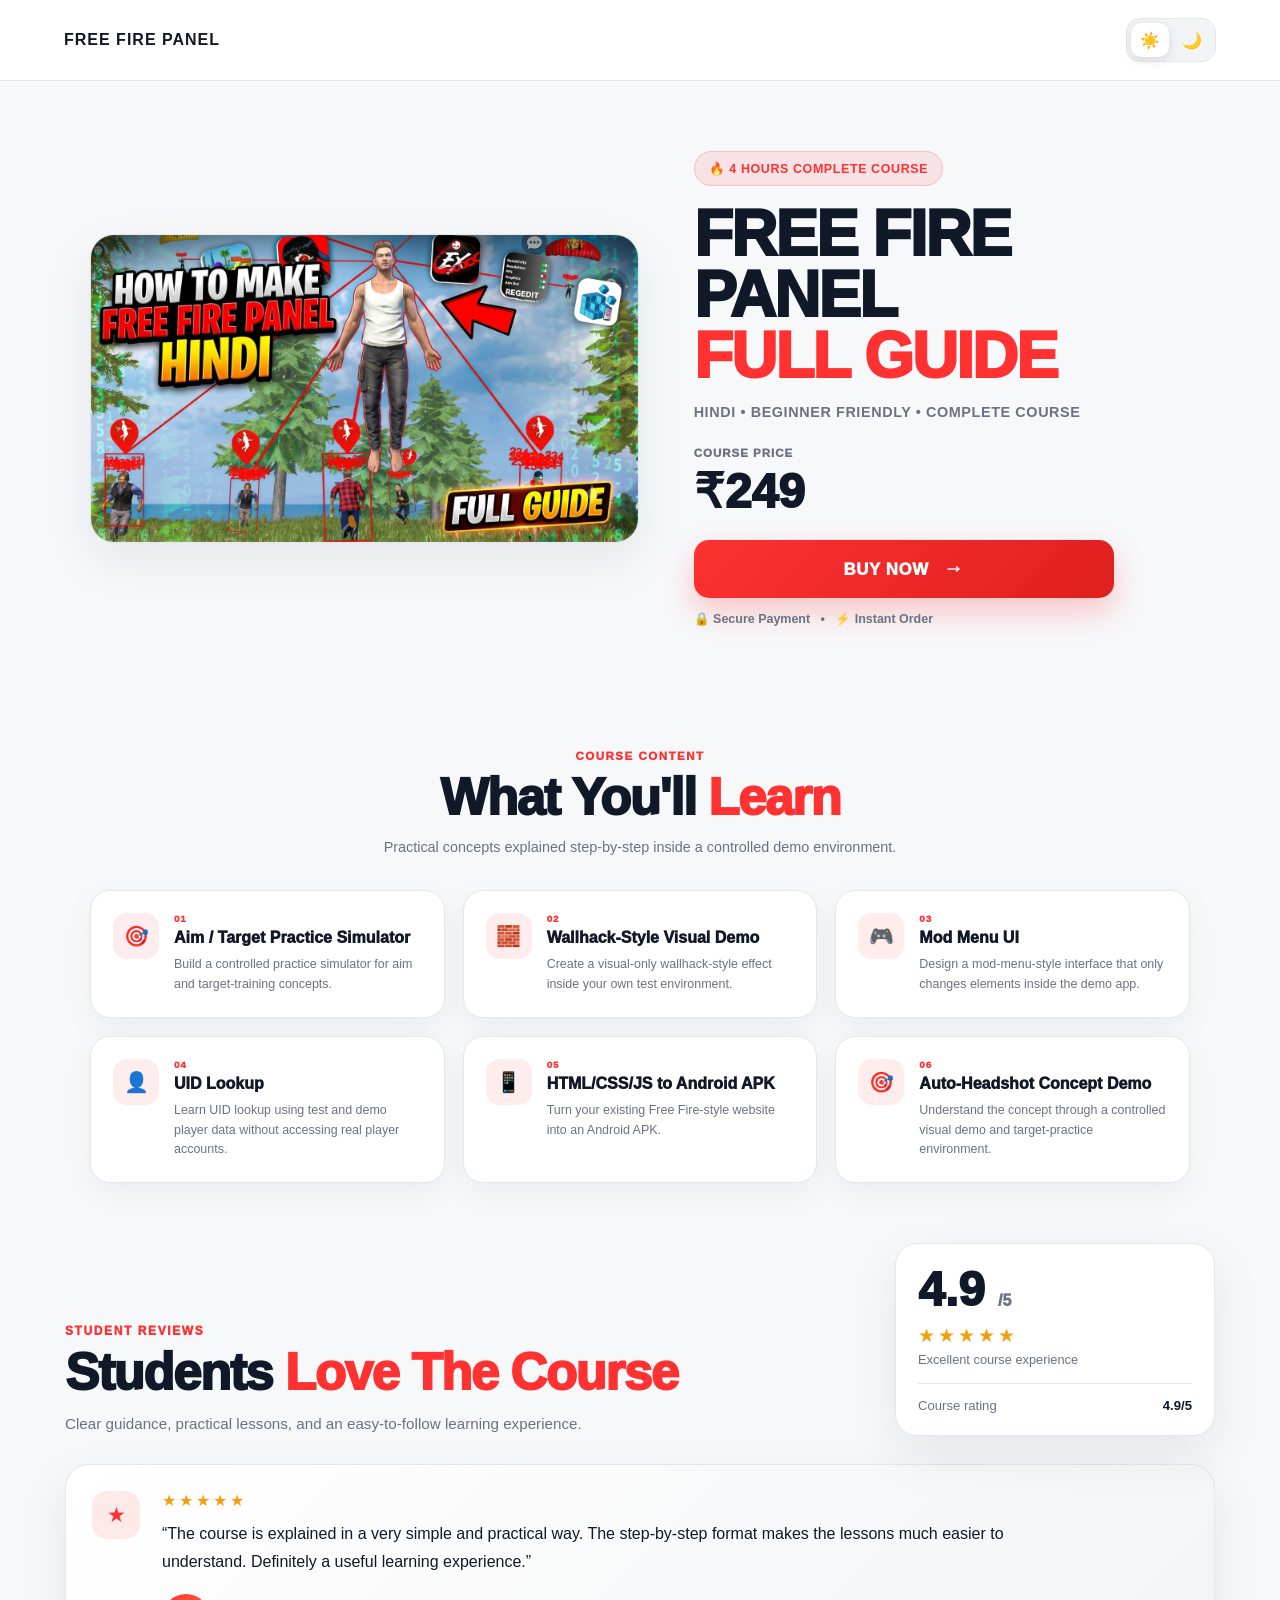
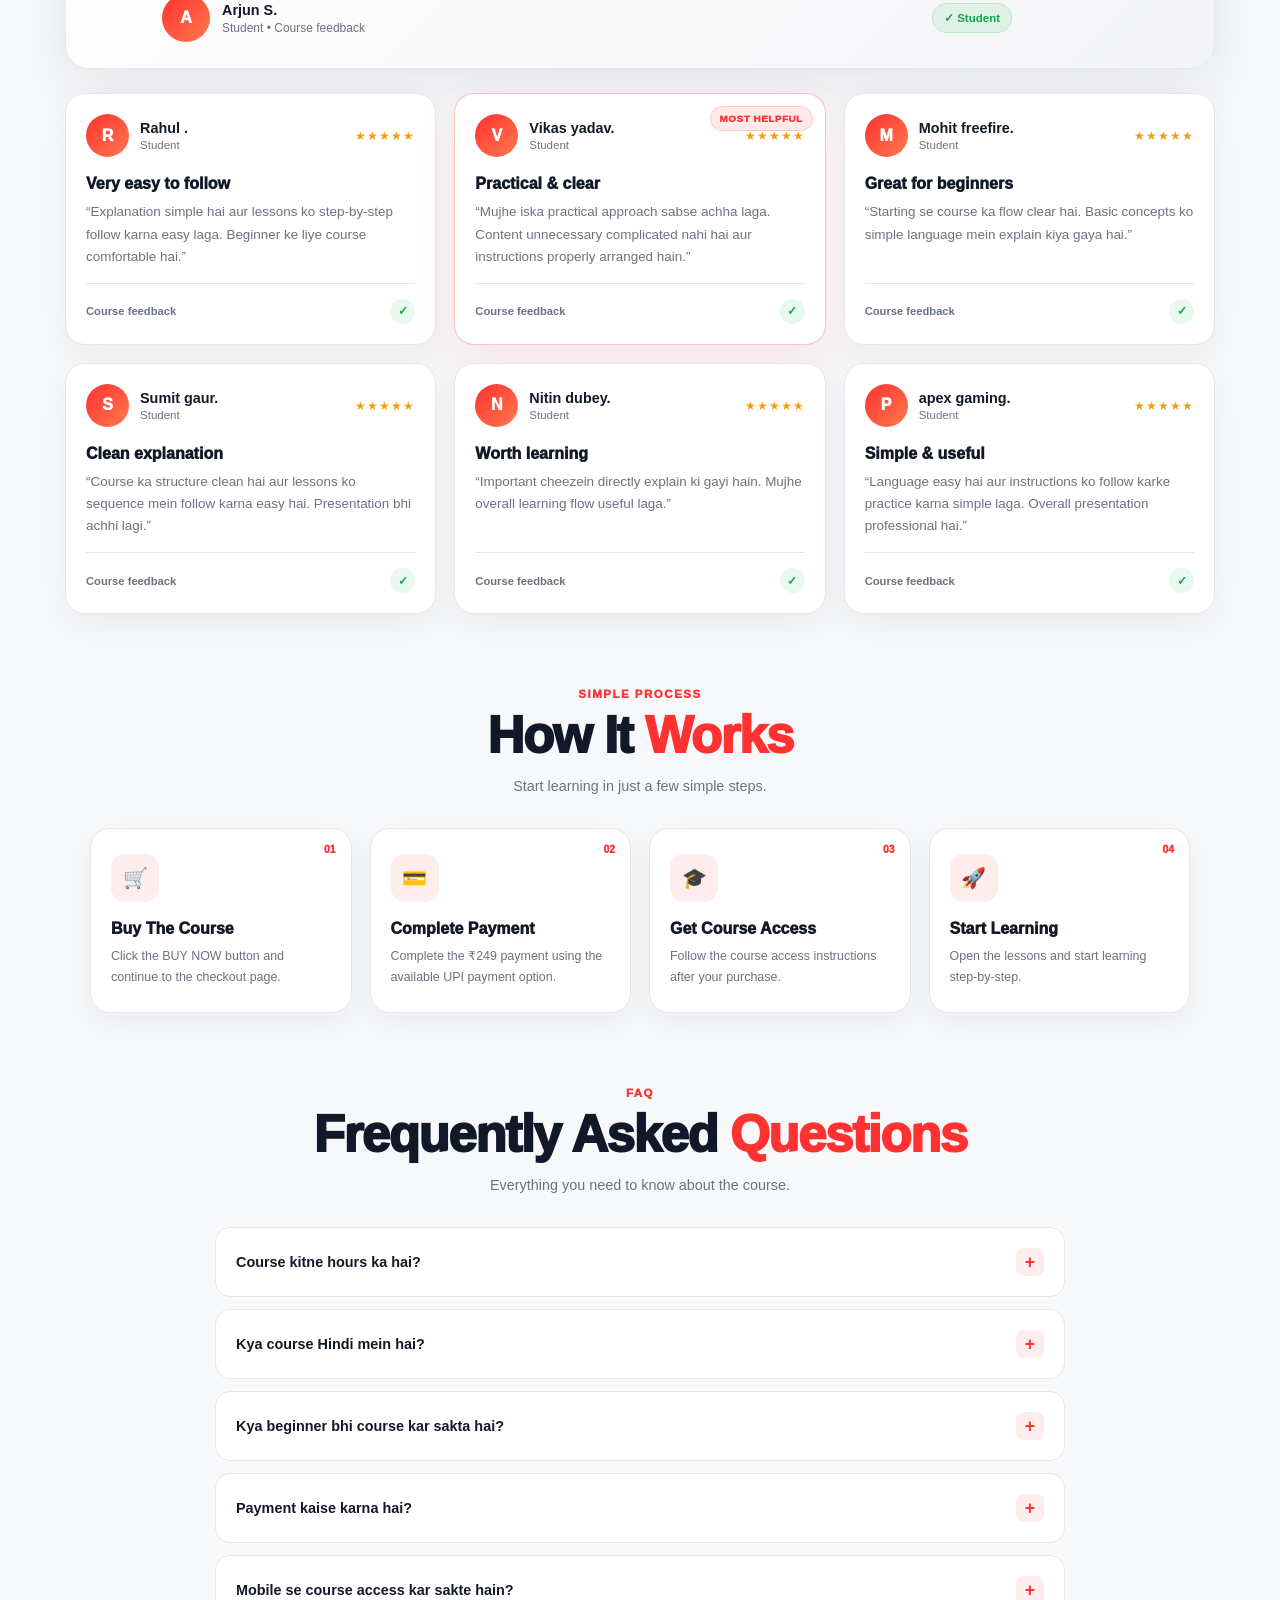
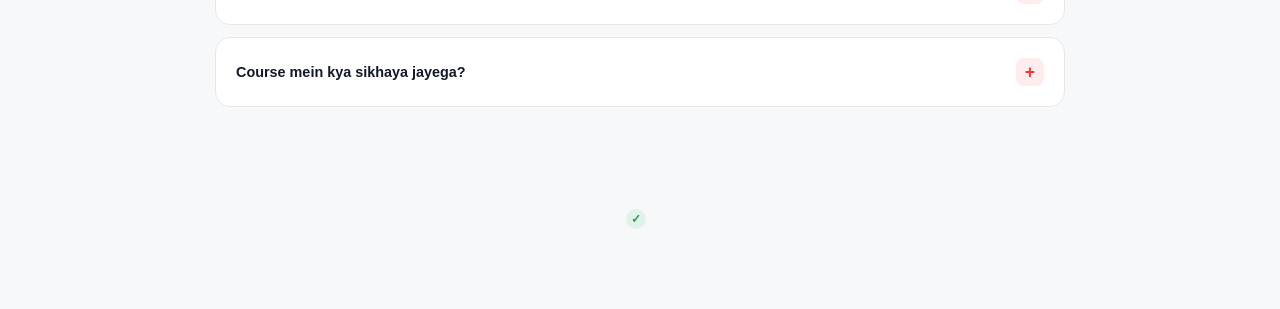
==== commit cfbd034a: "Update index.html" ====
--- a/index.html
+++ b/index.html
@@ -839,6 +839,26 @@
 
 
   <script src="script.js"></script>
+<!-- MOBILE STICKY BUY BAR -->
+
+<div class="mobile-buy-bar">
+
+  <div class="mobile-price">
+    <small>COURSE PRICE</small>
+    <strong>₹249</strong>
+  </div>
+
+  <button onclick="buyNow()">
+    BUY NOW
+    <span>→</span>
+  </button>
+
+</div>
+
+
+<script src="script.js"></script>
 
 </body>
 </html>
+</body>
+</html>
--- a/style.css
+++ b/style.css
@@ -1234,3 +1234,331 @@
   }
 
 }
+/* =========================
+   HOW IT WORKS
+========================= */
+
+.how-section{
+  padding:70px 20px 30px;
+}
+
+.how-grid{
+  width:min(1100px,100%);
+  margin:auto;
+
+  display:grid;
+  grid-template-columns:repeat(4,1fr);
+  gap:18px;
+}
+
+.how-card{
+  position:relative;
+
+  padding:25px 20px;
+
+  background:var(--card-bg);
+
+  border:1px solid var(--border);
+  border-radius:20px;
+
+  box-shadow:
+    0 10px 30px rgba(15,23,42,.05);
+
+  transition:.22s;
+}
+
+.how-card:hover{
+  transform:translateY(-5px);
+
+  border-color:
+    rgba(255,49,49,.25);
+}
+
+.how-number{
+  position:absolute;
+
+  top:15px;
+  right:15px;
+
+  color:var(--accent);
+
+  font-size:.65rem;
+  font-weight:1000;
+}
+
+.how-icon{
+  width:48px;
+  height:48px;
+
+  display:flex;
+  align-items:center;
+  justify-content:center;
+
+  border-radius:14px;
+
+  background:
+    rgba(255,49,49,.09);
+
+  font-size:1.25rem;
+
+  margin-bottom:18px;
+}
+
+.how-card h3{
+  font-size:1rem;
+  font-weight:1000;
+}
+
+.how-card p{
+  margin-top:8px;
+
+  color:var(--muted);
+
+  font-size:.78rem;
+
+  line-height:1.65;
+}
+
+
+/* =========================
+   FAQ
+========================= */
+
+.faq-section{
+  padding:70px 20px 40px;
+}
+
+.faq-wrap{
+  width:min(850px,100%);
+  margin:auto;
+}
+
+.faq-item{
+  background:var(--card-bg);
+
+  border:1px solid var(--border);
+
+  border-radius:15px;
+
+  margin-bottom:12px;
+
+  overflow:hidden;
+
+  transition:border-color .2s ease;
+}
+
+.faq-item.open{
+  border-color:
+    rgba(255,49,49,.25);
+}
+
+.faq-question{
+  width:100%;
+
+  border:0;
+
+  background:transparent;
+
+  color:var(--text);
+
+  padding:20px;
+
+  display:flex;
+  align-items:center;
+  justify-content:space-between;
+
+  text-align:left;
+
+  font-size:.9rem;
+  font-weight:900;
+
+  cursor:pointer;
+}
+
+.faq-plus{
+  width:28px;
+  height:28px;
+
+  flex:0 0 28px;
+
+  display:flex;
+  align-items:center;
+  justify-content:center;
+
+  border-radius:8px;
+
+  background:
+    rgba(255,49,49,.09);
+
+  color:var(--accent);
+
+  font-size:1.1rem;
+
+  transition:.25s;
+}
+
+.faq-item.open .faq-plus{
+  transform:rotate(45deg);
+}
+
+.faq-answer{
+  max-height:0;
+
+  overflow:hidden;
+
+  transition:
+    max-height .3s ease,
+    padding .3s ease;
+}
+
+.faq-answer p{
+  padding:
+    0 20px 20px;
+
+  color:var(--muted);
+
+  font-size:.82rem;
+
+  line-height:1.7;
+}
+
+
+/* =========================
+   MOBILE BUY BAR
+========================= */
+
+.mobile-buy-bar{
+  display:none;
+}
+
+
+/* =========================
+   RESPONSIVE
+========================= */
+
+@media(max-width:900px){
+
+  .how-grid{
+    grid-template-columns:repeat(2,1fr);
+  }
+
+}
+
+@media(max-width:600px){
+
+  .how-section{
+    padding:50px 15px 25px;
+  }
+
+  .how-grid{
+    grid-template-columns:repeat(2,1fr);
+    gap:12px;
+  }
+
+  .how-card{
+    padding:17px;
+  }
+
+  .how-card h3{
+    font-size:.84rem;
+  }
+
+  .how-card p{
+    font-size:.7rem;
+  }
+
+  .faq-section{
+    padding:50px 15px 100px;
+  }
+
+  .faq-question{
+    padding:17px;
+    font-size:.82rem;
+  }
+
+  .faq-answer p{
+    padding:
+      0 17px 17px;
+
+    font-size:.75rem;
+  }
+
+
+  /* STICKY BAR */
+
+  .mobile-buy-bar{
+    position:fixed;
+
+    left:10px;
+    right:10px;
+    bottom:10px;
+
+    z-index:9999;
+
+    display:flex;
+
+    align-items:center;
+    justify-content:space-between;
+
+    gap:12px;
+
+    padding:10px 11px 10px 15px;
+
+    background:var(--card-bg);
+
+    border:1px solid var(--border);
+
+    border-radius:15px;
+
+    box-shadow:
+      0 10px 35px rgba(0,0,0,.18);
+  }
+
+  .mobile-price small{
+    display:block;
+
+    color:var(--muted);
+
+    font-size:.57rem;
+
+    font-weight:800;
+  }
+
+  .mobile-price strong{
+    display:block;
+
+    margin-top:2px;
+
+    font-size:1.3rem;
+
+    font-weight:1000;
+  }
+
+  .mobile-buy-bar button{
+    border:0;
+
+    padding:13px 22px;
+
+    border-radius:11px;
+
+    background:
+      linear-gradient(
+        135deg,
+        var(--accent),
+        var(--accent-dark)
+      );
+
+    color:#fff;
+
+    font-size:.8rem;
+
+    font-weight:1000;
+
+    cursor:pointer;
+  }
+
+  .mobile-buy-bar button span{
+    margin-left:5px;
+  }
+
+}
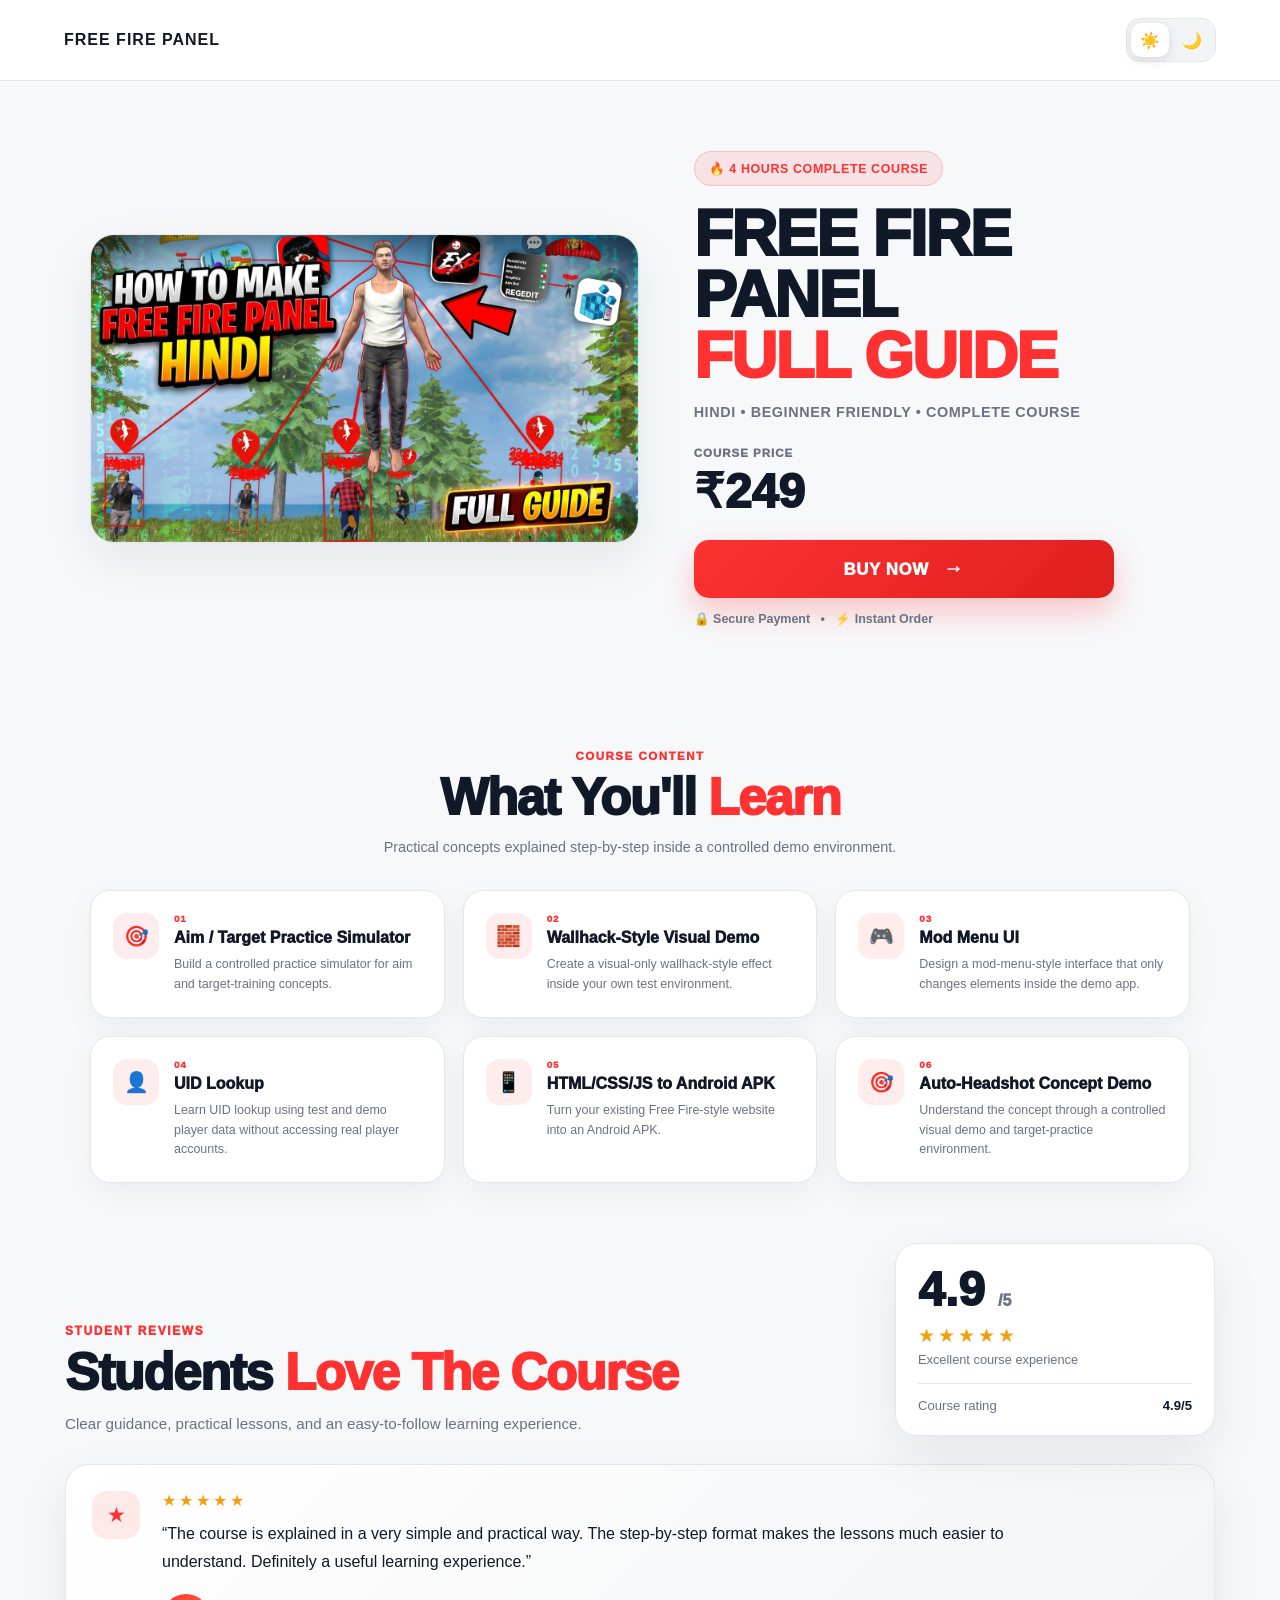
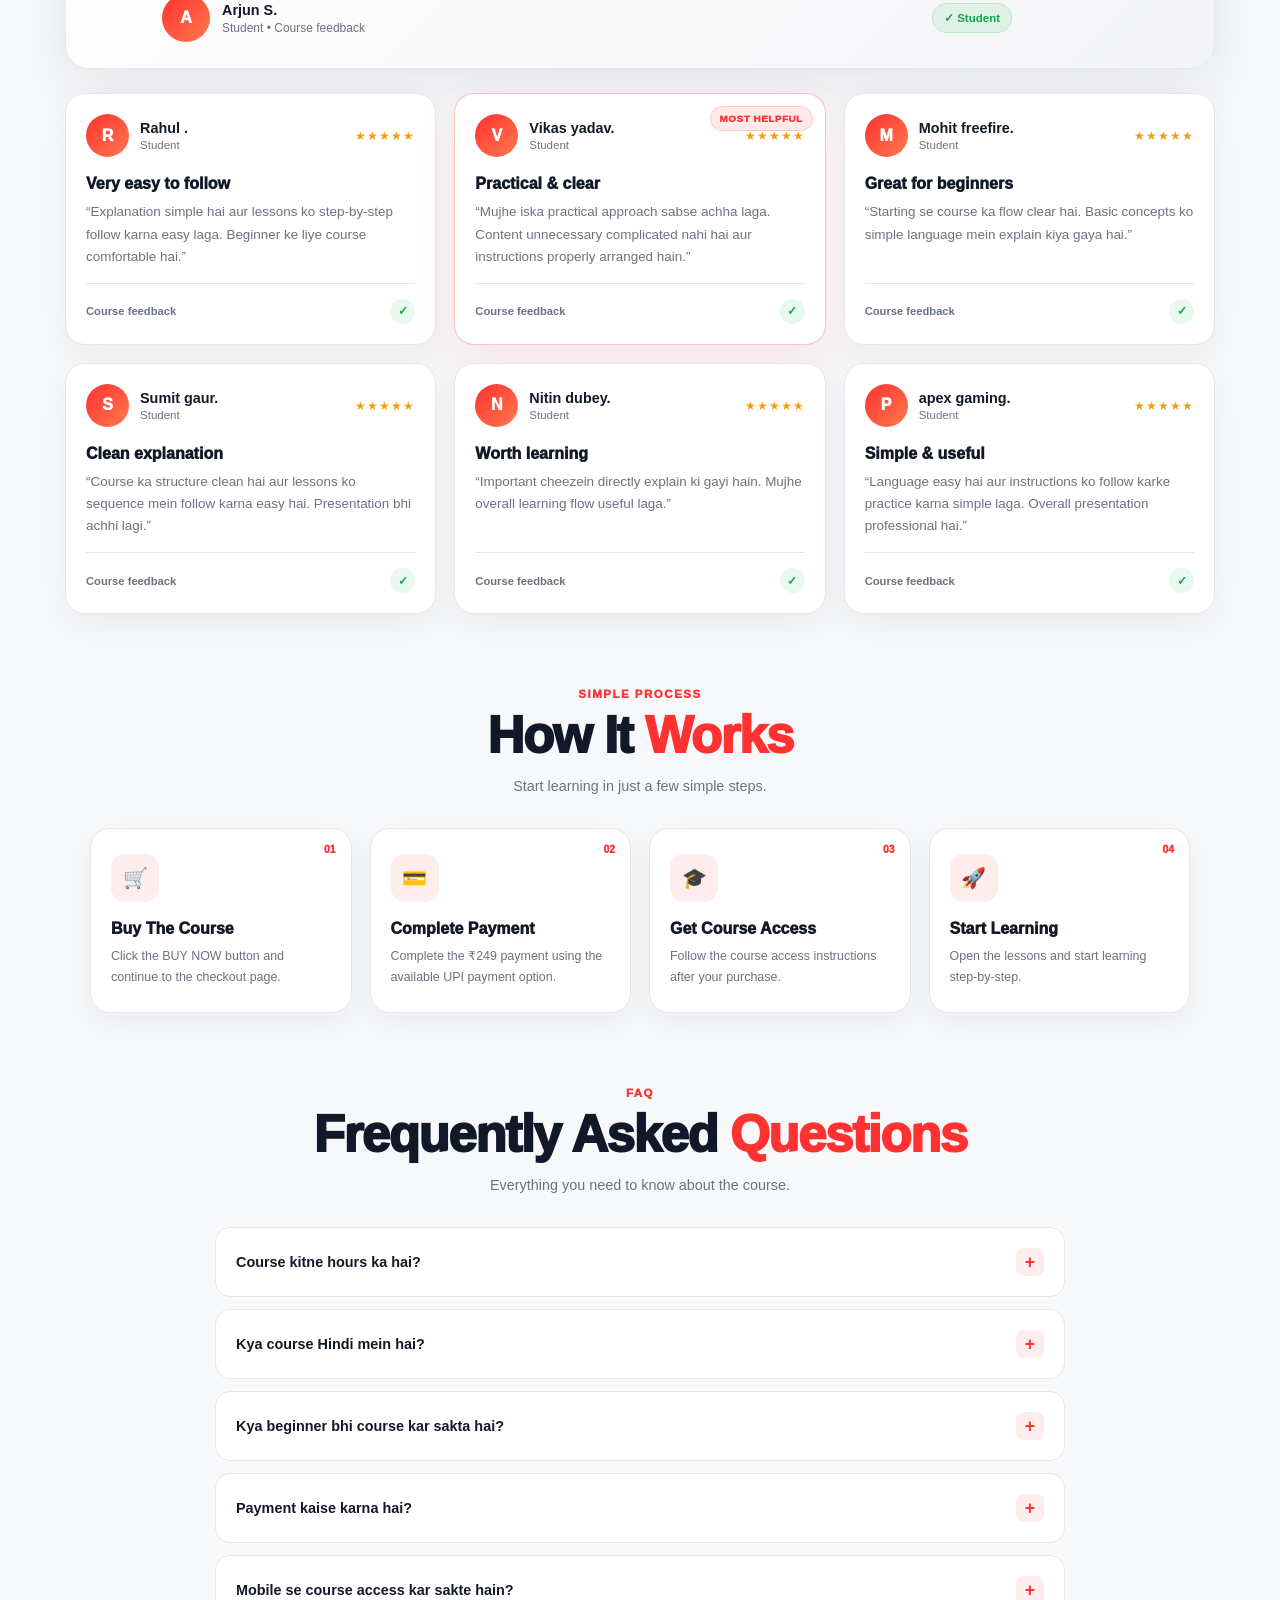
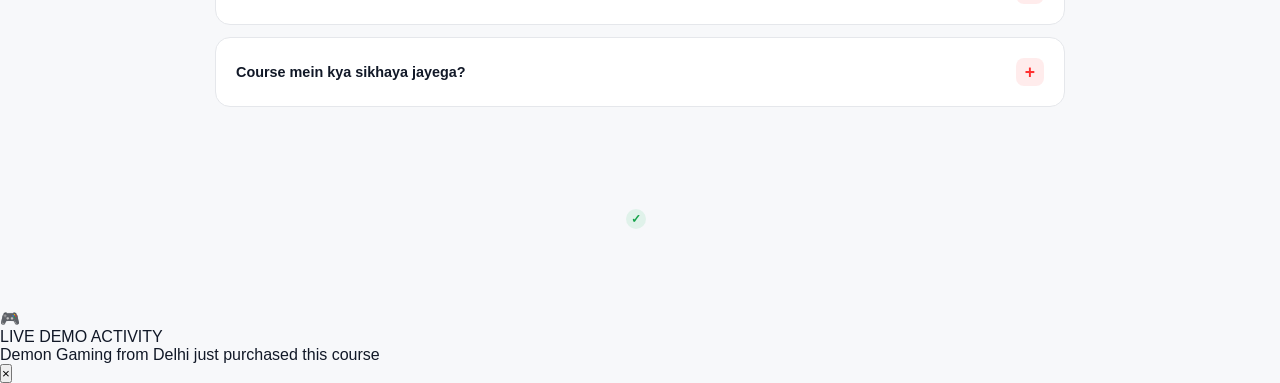
==== commit 3858159f: "Update index.html" ====
--- a/index.html
+++ b/index.html
@@ -857,7 +857,36 @@
 
 
 <script src="script.js"></script>
-
+<!-- =========================
+     DEMO ACTIVITY POPUP
+========================= -->
+
+<div class="activity-popup" id="activityPopup">
+
+  <div class="activity-icon" id="activityIcon">
+    🎮
+  </div>
+
+  <div class="activity-content">
+
+    <div class="activity-title">
+      LIVE DEMO ACTIVITY
+    </div>
+
+    <div class="activity-text" id="activityText">
+      Demon Gaming from Delhi just purchased this course
+    </div>
+
+  </div>
+
+  <button
+    class="activity-close"
+    id="activityClose"
+    aria-label="Close">
+    ×
+  </button>
+
+</div>
 </body>
 </html>
 </body>
